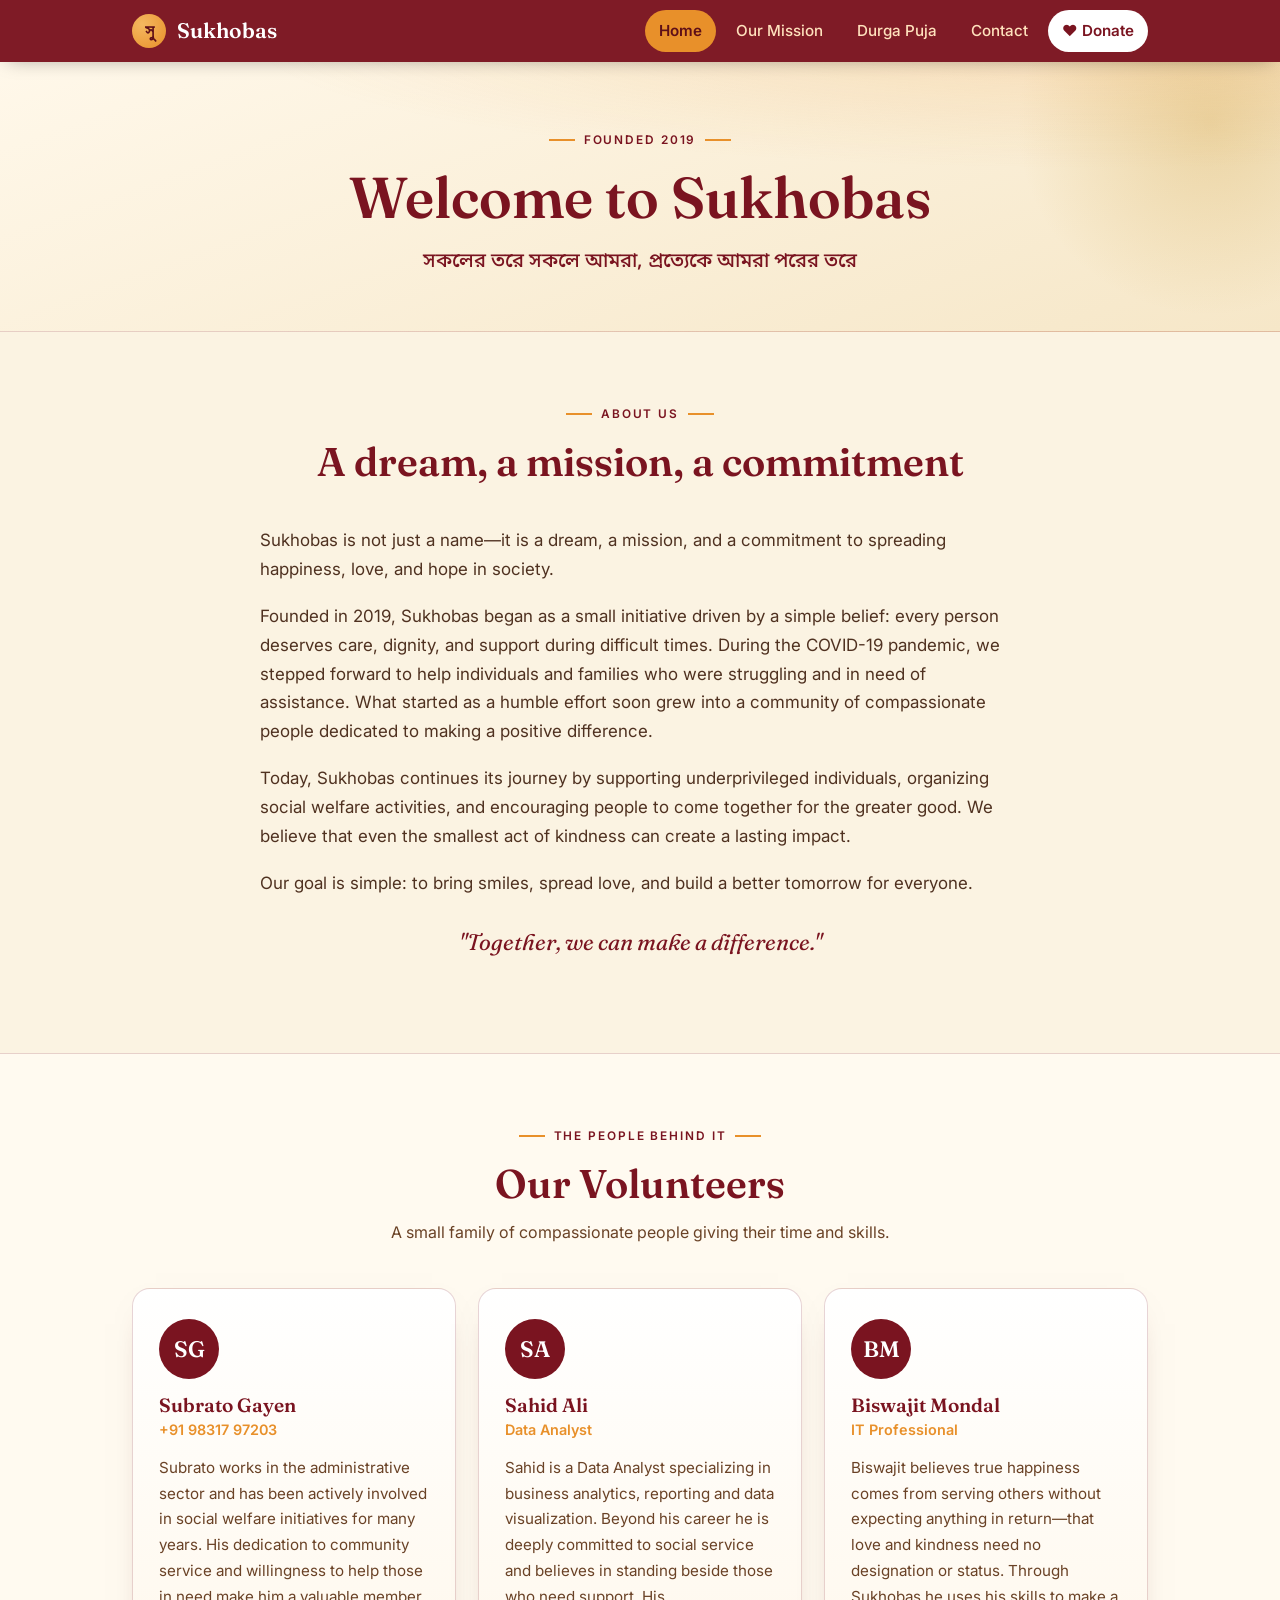
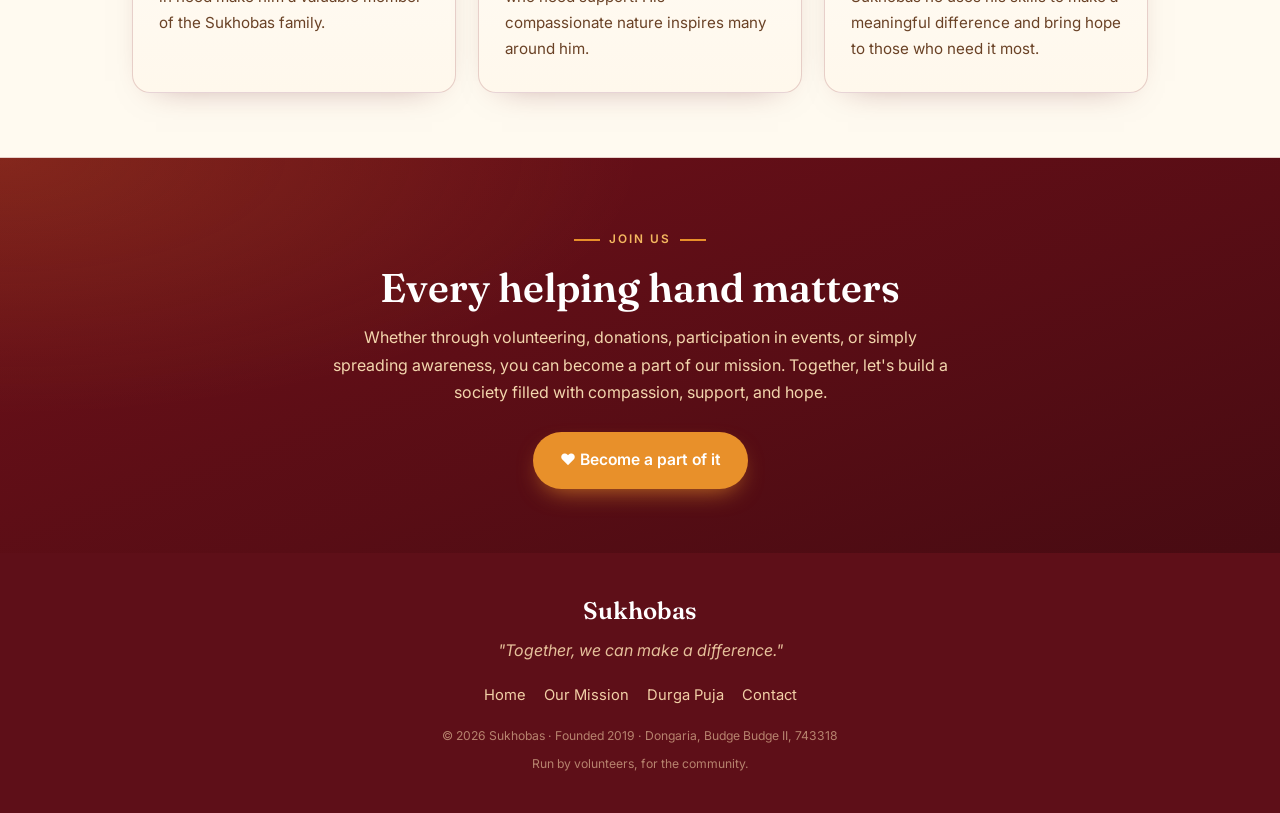
==== index.html @ 5b20151f "Add files via upload" ====
<!DOCTYPE html>
<html lang="en">
<head>
<meta charset="UTF-8">
<meta name="viewport" content="width=device-width, initial-scale=1.0">
<title>Sukhobas — Spreading Happiness, Love and Hope</title>
<meta name="description" content="Sukhobas is a community initiative founded in 2019, spreading happiness, care and dignity — supporting elders and underprivileged children.">
<link rel="preconnect" href="https://fonts.googleapis.com">
<link rel="preconnect" href="https://fonts.gstatic.com" crossorigin>
<link href="https://fonts.googleapis.com/css2?family=Fraunces:opsz,wght@9..144,400;9..144,500;9..144,600;9..144,700&family=Inter:wght@400;500;600&family=Noto+Sans+Bengali:wght@400;500;600&display=swap" rel="stylesheet">
<style>
/* ===== Sukhobas — shared styles ===== */
:root{
  --ink:#3a1f12;
  --deep:#7a1420;
  --deep-2:#5e0f18;
  --marigold:#e8902a;
  --marigold-soft:#f4b860;
  --gold:#c8962a;
  --cream:#fbf3e2;
  --cream-2:#f6e7c8;
  --paper:#fffaf0;
  --line:rgba(122,20,32,.18);
  --shadow:0 18px 50px -20px rgba(94,15,24,.45);
}
*{box-sizing:border-box;margin:0;padding:0}
html{scroll-behavior:smooth}
body{
  font-family:'Inter',sans-serif;color:var(--ink);background:var(--cream);
  line-height:1.7;-webkit-font-smoothing:antialiased;overflow-x:hidden;
}
h1,h2,h3,h4{font-family:'Fraunces',serif;line-height:1.12;font-weight:600}
a{color:inherit}
img{max-width:100%;display:block}
.wrap{max-width:1060px;margin:0 auto;padding:0 22px}
.bn{font-family:'Noto Sans Bengali',sans-serif}

/* ---- nav ---- */
.nav{
  position:sticky;top:0;z-index:50;background:rgba(123,20,32,.97);
  backdrop-filter:blur(6px);color:#ffe7c2;
  box-shadow:0 4px 20px -8px rgba(0,0,0,.4);
}
.nav-in{display:flex;align-items:center;justify-content:space-between;height:62px}
.logo{display:flex;align-items:center;gap:11px;text-decoration:none}
.logo .mark{
  width:34px;height:34px;border-radius:50%;flex:none;
  background:radial-gradient(circle at 30% 30%,var(--marigold-soft),var(--marigold));
  display:grid;place-content:center;color:#5e0f18;font-family:'Fraunces',serif;font-weight:700;font-size:1.1rem;
}
.logo .name{font-family:'Fraunces',serif;font-weight:600;font-size:1.32rem;color:#fff}
.nav-links{display:flex;gap:6px;align-items:center}
.nav-links a{
  text-decoration:none;color:#ffe2bd;font-weight:500;font-size:.95rem;
  padding:8px 14px;border-radius:999px;transition:background .15s,color .15s;
}
.nav-links a:hover{background:rgba(255,255,255,.12);color:#fff}
.nav-links a.active{background:var(--marigold);color:#5e0f18;font-weight:600}
.nav-links a.cta{background:#fff;color:var(--deep);font-weight:600}
.nav-links a.cta:hover{background:var(--marigold-soft);color:#5e0f18}
.burger{display:none;background:none;border:none;color:#fff;font-size:1.6rem;cursor:pointer}

/* ---- buttons ---- */
.btn{display:inline-flex;align-items:center;gap:9px;padding:14px 26px;border-radius:999px;
  font-weight:600;font-size:.98rem;text-decoration:none;border:1.5px solid transparent;cursor:pointer;
  transition:transform .15s ease,box-shadow .15s ease;font-family:'Inter',sans-serif}
.btn-primary{background:var(--deep);color:#fff;box-shadow:0 10px 24px -10px rgba(122,20,32,.7)}
.btn-primary:hover{transform:translateY(-2px);box-shadow:0 16px 30px -12px rgba(122,20,32,.8)}
.btn-gold{background:var(--marigold);color:#fff;box-shadow:0 10px 24px -10px rgba(232,144,42,.8)}
.btn-gold:hover{transform:translateY(-2px)}
.btn-ghost{background:transparent;border-color:var(--deep);color:var(--deep)}
.btn-ghost:hover{background:rgba(122,20,32,.07)}

/* ---- page hero ---- */
.phero{
  background:radial-gradient(120% 90% at 85% -10%,rgba(232,144,42,.20),transparent 55%),
    linear-gradient(160deg,#fff8ea,var(--cream-2));
  padding:60px 0 52px;border-bottom:1px solid var(--line);text-align:center;position:relative;overflow:hidden;
}
.phero::before{content:"";position:absolute;top:-150px;right:-140px;width:420px;height:420px;
  background:radial-gradient(circle,rgba(200,150,42,.28),transparent 65%);border-radius:50%}
.eyebrow{display:inline-flex;align-items:center;gap:9px;color:var(--deep);font-weight:600;
  letter-spacing:.16em;text-transform:uppercase;font-size:.74rem;margin-bottom:16px}
.eyebrow::before,.eyebrow::after{content:"";width:26px;height:2px;background:var(--marigold)}
.phero h1{font-size:clamp(2.2rem,5.5vw,3.6rem);color:var(--deep);position:relative;z-index:2}
.phero .tag{margin-top:14px;font-size:1.1rem;color:#7a1420;position:relative;z-index:2}
.phero .tag.bn{font-size:1.25rem;font-weight:500}

/* ---- sections ---- */
section{padding:64px 0}
.sec-head{text-align:center;max-width:680px;margin:0 auto 42px}
.sec-head .eyebrow{justify-content:center}
.sec-head h2{font-size:clamp(1.8rem,4vw,2.5rem);color:var(--deep)}
.sec-head p{margin-top:12px;color:#6a4226}
.prose{max-width:760px;margin:0 auto;font-size:1.06rem;color:#4f3120}
.prose p{margin-bottom:18px}
.prose .pull{font-family:'Fraunces',serif;font-style:italic;font-size:1.4rem;color:var(--deep);
  text-align:center;margin:30px 0;line-height:1.4}
.alt{background:var(--paper);border-top:1px solid var(--line);border-bottom:1px solid var(--line)}

/* ---- volunteers ---- */
.vol-grid{display:grid;grid-template-columns:repeat(3,1fr);gap:22px;margin-top:8px}
.vol{background:linear-gradient(180deg,#fff,#fff8ec);border:1px solid var(--line);border-radius:18px;
  padding:30px 26px;box-shadow:0 12px 34px -24px rgba(94,15,24,.5)}
.vol .av{width:60px;height:60px;border-radius:50%;background:var(--deep);color:#fff;
  display:grid;place-content:center;font-family:'Fraunces',serif;font-size:1.4rem;font-weight:600;margin-bottom:16px}
.vol h3{font-size:1.2rem;color:var(--deep)}
.vol .ph{font-size:.9rem;color:var(--marigold);font-weight:600;margin:2px 0 12px}
.vol p{font-size:.95rem;color:#6a4226}

/* ---- mission list ---- */
.mlist{max-width:780px;margin:0 auto;list-style:none;display:grid;gap:14px}
.mlist li{display:grid;grid-template-columns:auto 1fr;gap:16px;align-items:flex-start;
  background:#fff;border:1px solid var(--line);border-radius:14px;padding:18px 22px;
  box-shadow:0 8px 22px -20px rgba(94,15,24,.5)}
.mlist .tick{flex:none;width:26px;height:26px;border-radius:50%;background:var(--marigold);
  color:#fff;display:grid;place-content:center;font-size:.85rem;font-weight:700;margin-top:2px}
.mlist b{color:var(--deep)}
.subhead{font-family:'Fraunces',serif;color:var(--deep);font-size:1.35rem;text-align:center;margin:46px 0 22px}

/* ---- supplies chips ---- */
.chips{display:flex;flex-wrap:wrap;gap:12px;justify-content:center;max-width:620px;margin:0 auto}
.chips span{background:var(--cream-2);border:1px solid var(--line);border-radius:999px;
  padding:10px 20px;font-weight:600;color:var(--deep)}

/* ---- goal / event card ---- */
.goals{display:grid;grid-template-columns:1fr;gap:0;max-width:820px;margin:0 auto}
.goal-card{display:grid;grid-template-columns:130px 1fr;gap:0;background:#fff;border:1px solid var(--line);
  border-radius:18px;overflow:hidden;box-shadow:var(--shadow)}
.goal-card .badge{background:linear-gradient(160deg,var(--deep),var(--deep-2));color:#ffe7c2;
  display:grid;place-content:center;text-align:center;padding:20px;gap:4px}
.goal-card .badge .big{font-family:'Fraunces',serif;font-size:1.7rem;color:#fff;font-weight:700;line-height:1}
.goal-card .body{padding:26px 28px}
.goal-card .body span.live{display:inline-block;background:#1c7c3c;color:#fff;font-size:.7rem;
  letter-spacing:.12em;text-transform:uppercase;font-weight:700;padding:4px 12px;border-radius:999px;margin-bottom:10px}
.goal-card .body h3{color:var(--deep);font-size:1.5rem;margin-bottom:8px}
.goal-card .body p{color:#6a4226;margin-bottom:16px}

/* ---- contact + form ---- */
.contact-grid{display:grid;grid-template-columns:1fr 1fr;gap:36px;align-items:start}
.info-card,.form-card{background:var(--paper);border:1px solid var(--line);border-radius:20px;
  padding:34px 30px;box-shadow:0 14px 40px -26px rgba(94,15,24,.5)}
.info-row{display:flex;gap:15px;align-items:flex-start;padding:16px 0;border-bottom:1px dashed var(--line)}
.info-row:last-child{border-bottom:none}
.info-row .ic{flex:none;width:42px;height:42px;border-radius:50%;background:var(--deep);color:#fff;
  display:grid;place-content:center;font-size:1.15rem}
.info-row .k{font-size:.72rem;letter-spacing:.13em;text-transform:uppercase;color:var(--marigold);font-weight:600}
.info-row .v{font-size:1.12rem;font-weight:600;color:var(--deep);font-family:'Fraunces',serif}
.info-row a{text-decoration:none}
.qr-box{text-align:center;margin-top:22px}
.qr-box img{max-width:230px;margin:0 auto;border:6px solid #fff;border-radius:14px;box-shadow:0 12px 30px -16px rgba(0,0,0,.4)}
.qr-box .cap{font-size:.86rem;color:#7a5436;margin-top:10px}

.form-card h3{color:var(--deep);font-size:1.5rem;margin-bottom:6px}
.form-card .sub{font-size:.95rem;color:#6a4226;margin-bottom:22px}
.field{margin-bottom:18px}
.field label{display:block;font-size:.8rem;letter-spacing:.05em;text-transform:uppercase;
  font-weight:600;color:var(--deep);margin-bottom:7px}
.field input,.field select{width:100%;padding:13px 15px;border:1.5px solid var(--line);border-radius:12px;
  font-size:1rem;font-family:'Inter',sans-serif;background:#fff;color:var(--ink);transition:border-color .15s}
.field input:focus,.field select:focus{outline:none;border-color:var(--marigold)}
.form-card .btn{width:100%;justify-content:center;margin-top:6px}
.form-note{font-size:.82rem;color:#7a5436;margin-top:14px;text-align:center}
.thanks{display:none;background:#eaf7ee;border:1px solid #bfe3c9;color:#1c5e30;
  border-radius:12px;padding:16px;text-align:center;font-weight:600;margin-top:14px}

/* ---- join band ---- */
.band{background:radial-gradient(100% 130% at 0% 0%,rgba(232,144,42,.18),transparent 50%),
  linear-gradient(160deg,#6e1019,#480b12);color:#fdeccf;text-align:center}
.band h2{color:#fff;font-size:clamp(1.8rem,4vw,2.5rem)}
.band p{max-width:620px;margin:14px auto 26px;color:#f3d6ad}

/* ---- footer ---- */
footer{background:var(--deep-2);color:#f1cfa6;text-align:center;padding:38px 18px}
footer .brand{font-family:'Fraunces',serif;font-size:1.5rem;color:#fff;font-weight:600}
footer .quote{font-style:italic;margin-top:6px;opacity:.92}
footer .fnav{display:flex;gap:18px;justify-content:center;margin:18px 0;flex-wrap:wrap}
footer .fnav a{text-decoration:none;color:#f1cfa6;font-size:.92rem}
footer .fnav a:hover{color:#fff}
footer .small{margin-top:8px;font-size:.76rem;opacity:.6}

/* ---- reveal ---- */
.reveal{opacity:0;transform:translateY(20px);transition:opacity .6s ease,transform .6s ease}
.reveal.in{opacity:1;transform:none}
@media (prefers-reduced-motion:reduce){.reveal{opacity:1;transform:none;transition:none}}

/* ---- responsive ---- */
@media(max-width:820px){
  .vol-grid{grid-template-columns:1fr}
  .contact-grid{grid-template-columns:1fr;gap:26px}
  .goal-card{grid-template-columns:1fr}
  .goal-card .badge{flex-direction:row;gap:10px;padding:16px}
  section{padding:50px 0}
  .nav-links{position:fixed;top:62px;left:0;right:0;background:var(--deep);flex-direction:column;
    gap:0;padding:8px 0;display:none;box-shadow:0 16px 30px -12px rgba(0,0,0,.5)}
  .nav-links.open{display:flex}
  .nav-links a{border-radius:0;padding:13px 22px;width:100%}
  .burger{display:block}
}


</style>
</head>
<body>
<nav class="nav"><div class="wrap nav-in"><a class="logo" href="index.html"><span class="mark">সু</span><span class="name">Sukhobas</span></a><button class="burger" aria-label="Menu" onclick="document.getElementById('nl').classList.toggle('open')">&#9776;</button><div class="nav-links" id="nl"><a href="index.html" class="active">Home</a><a href="mission.html" class="">Our Mission</a><a href="durga-puja.html" class="">Durga Puja</a><a href="contact.html" class="">Contact</a><a href="contact.html#donate" class="cta">&#10084; Donate</a></div></div></nav>
<header class="phero"><div class="wrap">
  <div class="eyebrow">Founded 2019</div>
  <h1>Welcome to Sukhobas</h1>
  <p class="tag bn">সকলের তরে সকলে আমরা, প্রত্যেকে আমরা পরের তরে</p>
</div></header>

<section id="about"><div class="wrap">
  <div class="sec-head reveal"><div class="eyebrow">About us</div><h2>A dream, a mission, a commitment</h2></div>
  <div class="prose reveal">
    <p>Sukhobas is not just a name&mdash;it is a dream, a mission, and a commitment to spreading happiness, love, and hope in society.</p>
    <p>Founded in 2019, Sukhobas began as a small initiative driven by a simple belief: every person deserves care, dignity, and support during difficult times. During the COVID-19 pandemic, we stepped forward to help individuals and families who were struggling and in need of assistance. What started as a humble effort soon grew into a community of compassionate people dedicated to making a positive difference.</p>
    <p>Today, Sukhobas continues its journey by supporting underprivileged individuals, organizing social welfare activities, and encouraging people to come together for the greater good. We believe that even the smallest act of kindness can create a lasting impact.</p>
    <p>Our goal is simple: to bring smiles, spread love, and build a better tomorrow for everyone.</p>
    <p class="pull">"Together, we can make a difference."</p>
  </div>
</div></section>

<section class="alt" id="volunteers"><div class="wrap">
  <div class="sec-head reveal"><div class="eyebrow">The people behind it</div><h2>Our Volunteers</h2>
    <p>A small family of compassionate people giving their time and skills.</p></div>
  <div class="vol-grid">
    <div class="vol reveal"><div class="av">SG</div><h3>Subrato Gayen</h3><div class="ph">+91 98317 97203</div>
      <p>Subrato works in the administrative sector and has been actively involved in social welfare initiatives for many years. His dedication to community service and willingness to help those in need make him a valuable member of the Sukhobas family.</p></div>
    <div class="vol reveal"><div class="av">SA</div><h3>Sahid Ali</h3><div class="ph">Data Analyst</div>
      <p>Sahid is a Data Analyst specializing in business analytics, reporting and data visualization. Beyond his career he is deeply committed to social service and believes in standing beside those who need support. His compassionate nature inspires many around him.</p></div>
    <div class="vol reveal"><div class="av">BM</div><h3>Biswajit Mondal</h3><div class="ph">IT Professional</div>
      <p>Biswajit believes true happiness comes from serving others without expecting anything in return&mdash;that love and kindness need no designation or status. Through Sukhobas he uses his skills to make a meaningful difference and bring hope to those who need it most.</p></div>
  </div>
</div></section>

<section class="band" id="join"><div class="wrap reveal">
  <div class="eyebrow" style="color:var(--marigold-soft);justify-content:center">Join us</div>
  <h2>Every helping hand matters</h2>
  <p>Whether through volunteering, donations, participation in events, or simply spreading awareness, you can become a part of our mission. Together, let's build a society filled with compassion, support, and hope.</p>
  <a class="btn btn-gold" href="contact.html#donate">&#10084; Become a part of it</a>
</div></section>
<footer>
  <div class="brand">Sukhobas</div>
  <div class="quote">"Together, we can make a difference."</div>
  <div class="fnav">
    <a href="index.html">Home</a><a href="mission.html">Our Mission</a>
    <a href="durga-puja.html">Durga Puja</a><a href="contact.html">Contact</a>
  </div>
  <div class="small">&copy; 2026 Sukhobas &middot; Founded 2019 &middot; Dongaria, Budge Budge II, 743318</div>
  <div class="small">Run by volunteers, for the community.</div>
</footer>
<script>
  const io=new IntersectionObserver((e)=>{e.forEach(x=>{if(x.isIntersecting){x.target.classList.add('in');io.unobserve(x.target);}})},{threshold:.1});
  document.querySelectorAll('.reveal').forEach(el=>io.observe(el));
  const b=document.querySelector('.burger');
</script>
</body></html>
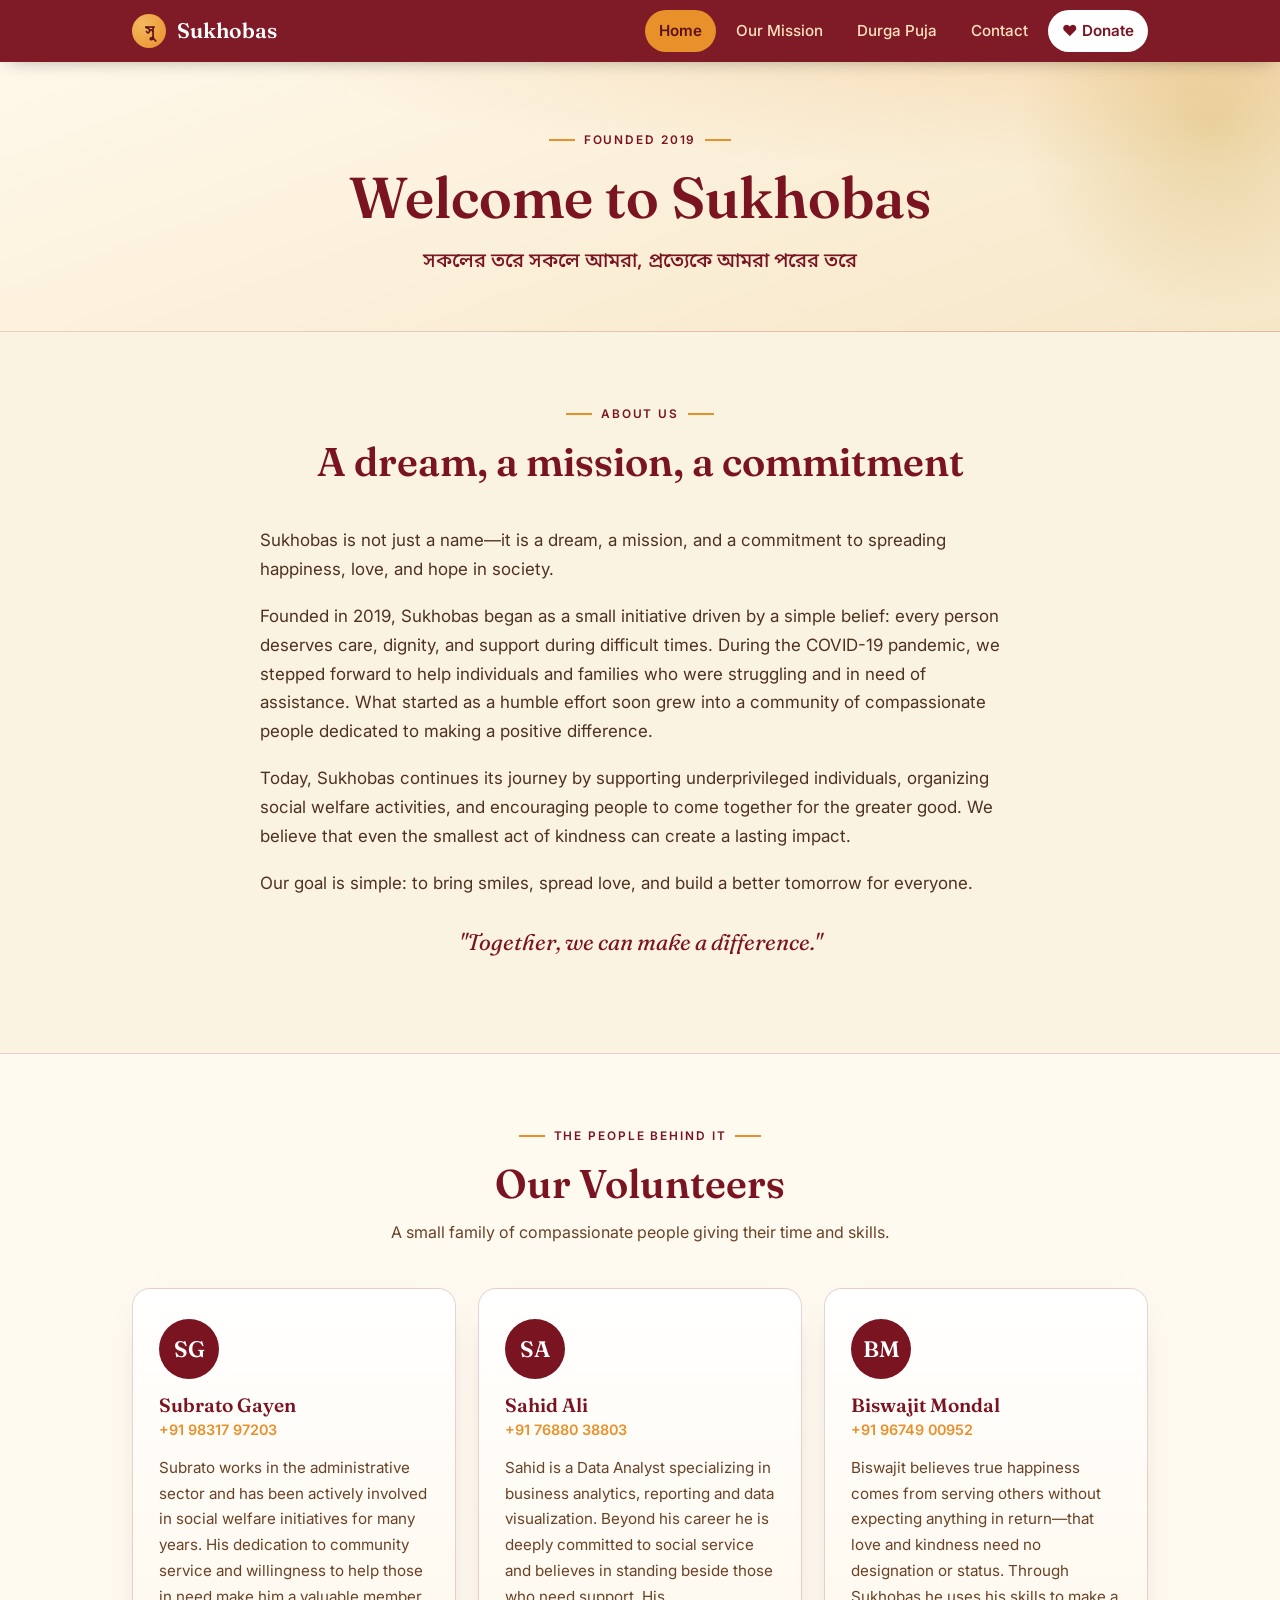
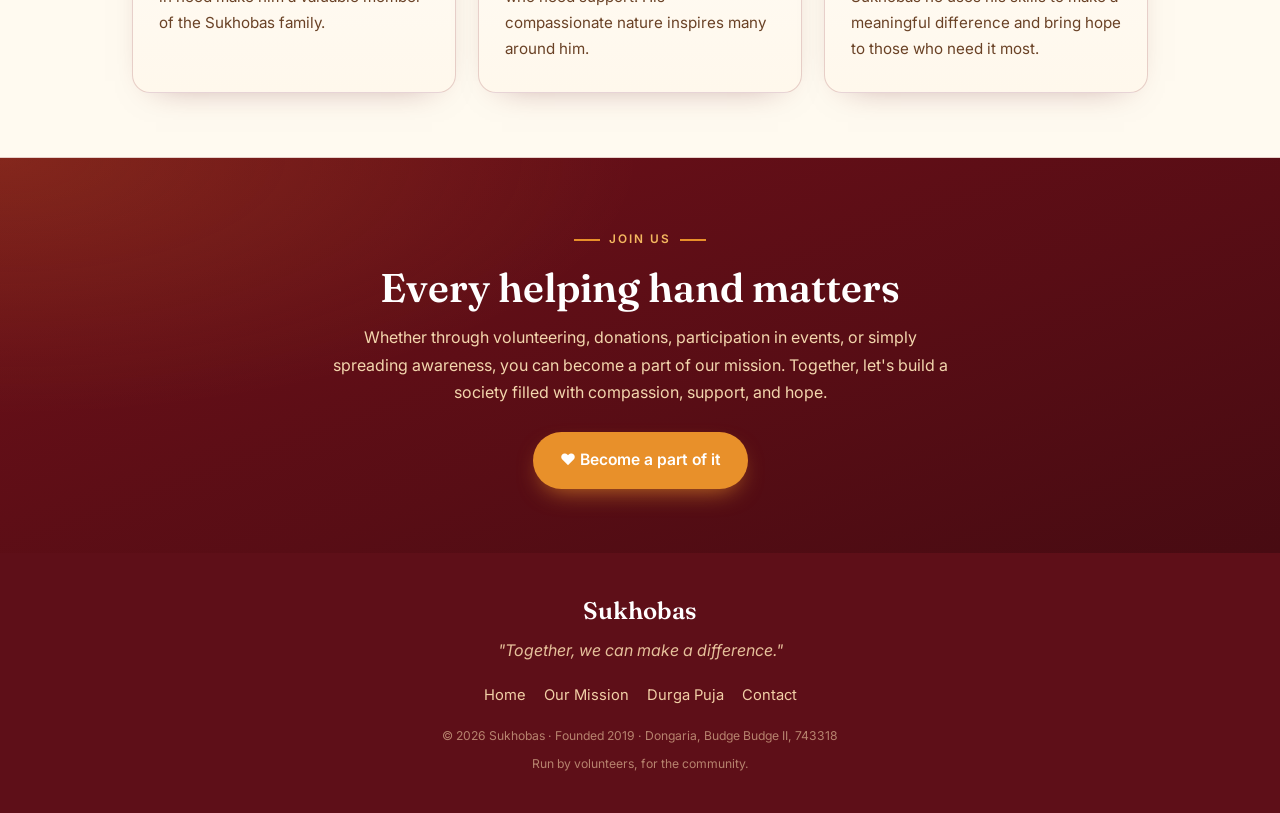
==== commit 9a2e6d80: "Update index.html" ====
--- a/index.html
+++ b/index.html
@@ -226,9 +226,9 @@
   <div class="vol-grid">
     <div class="vol reveal"><div class="av">SG</div><h3>Subrato Gayen</h3><div class="ph">+91 98317 97203</div>
       <p>Subrato works in the administrative sector and has been actively involved in social welfare initiatives for many years. His dedication to community service and willingness to help those in need make him a valuable member of the Sukhobas family.</p></div>
-    <div class="vol reveal"><div class="av">SA</div><h3>Sahid Ali</h3><div class="ph">Data Analyst</div>
+    <div class="vol reveal"><div class="av">SA</div><h3>Sahid Ali</h3><div class="ph">+91 76880 38803</div>
       <p>Sahid is a Data Analyst specializing in business analytics, reporting and data visualization. Beyond his career he is deeply committed to social service and believes in standing beside those who need support. His compassionate nature inspires many around him.</p></div>
-    <div class="vol reveal"><div class="av">BM</div><h3>Biswajit Mondal</h3><div class="ph">IT Professional</div>
+    <div class="vol reveal"><div class="av">BM</div><h3>Biswajit Mondal</h3><div class="ph">+91 96749 00952</div>
       <p>Biswajit believes true happiness comes from serving others without expecting anything in return&mdash;that love and kindness need no designation or status. Through Sukhobas he uses his skills to make a meaningful difference and bring hope to those who need it most.</p></div>
   </div>
 </div></section>
@@ -254,4 +254,4 @@
   document.querySelectorAll('.reveal').forEach(el=>io.observe(el));
   const b=document.querySelector('.burger');
 </script>
-</body></html>+</body></html>
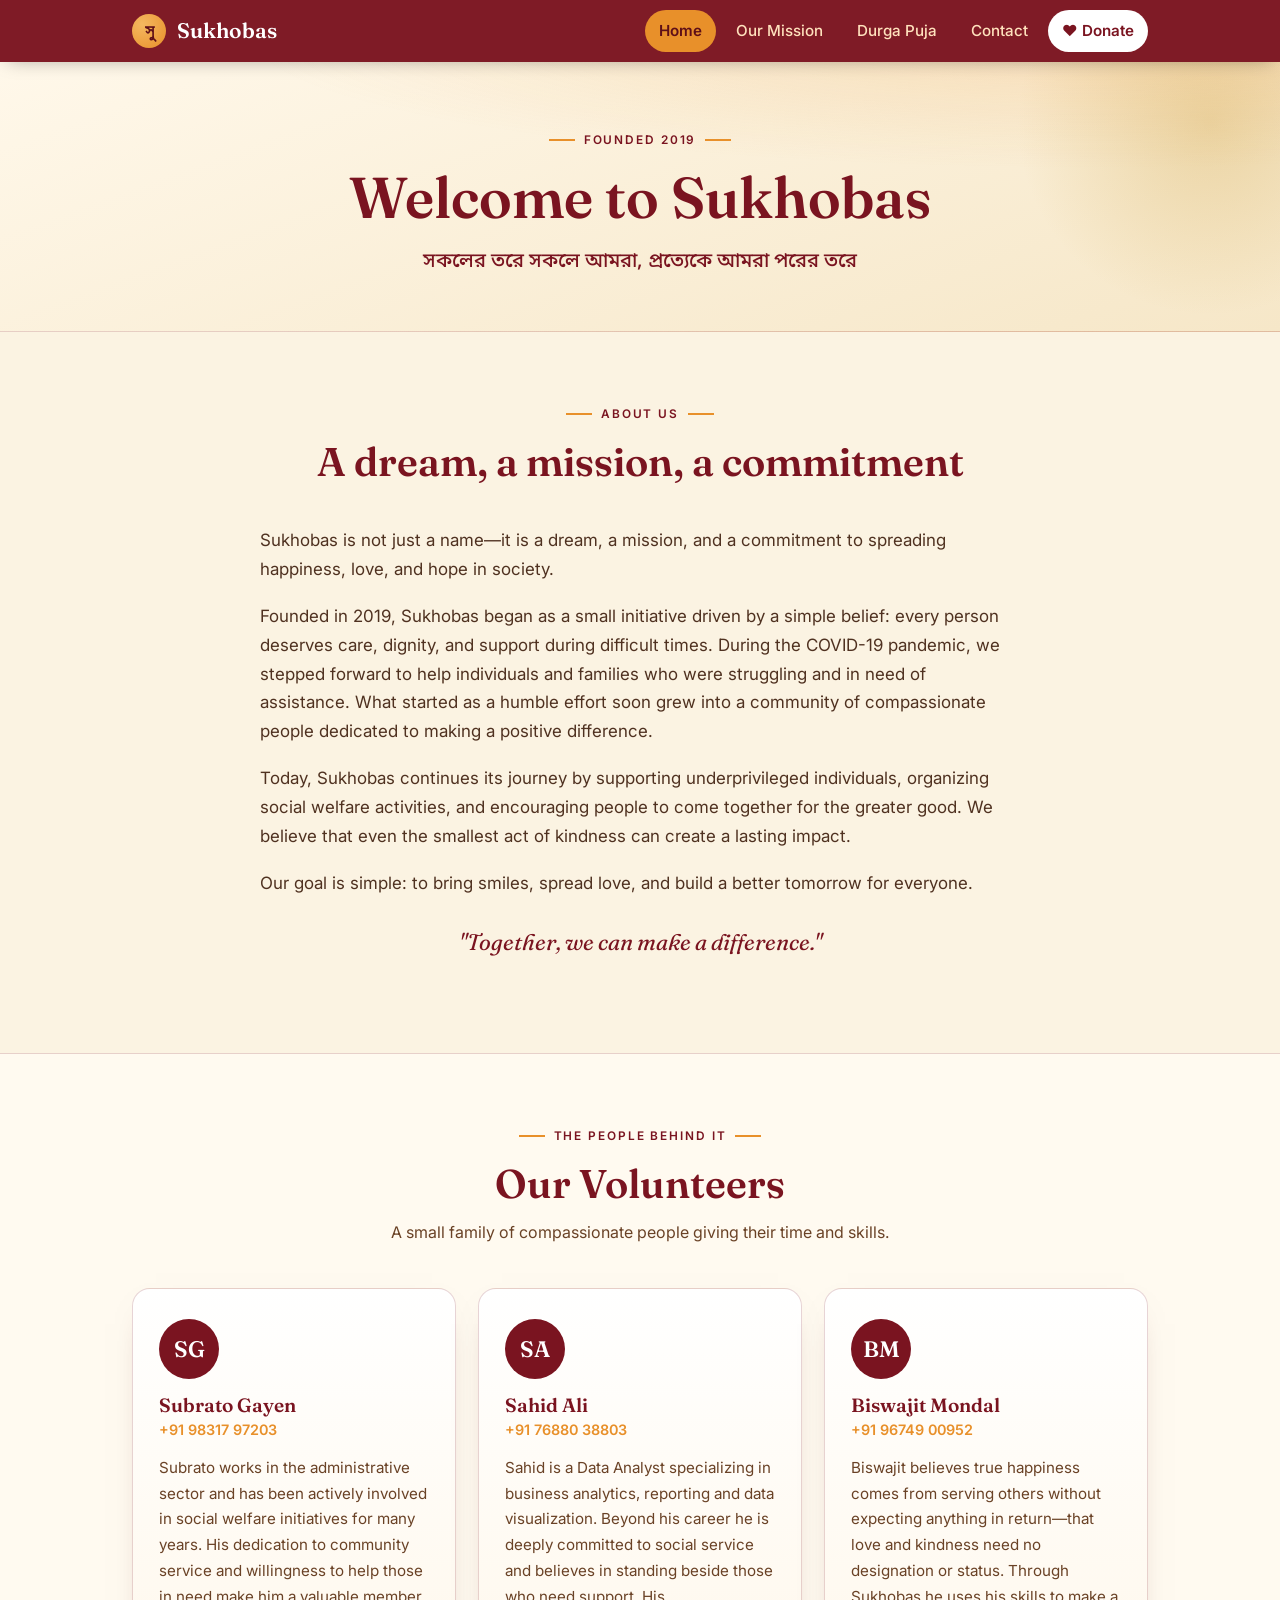
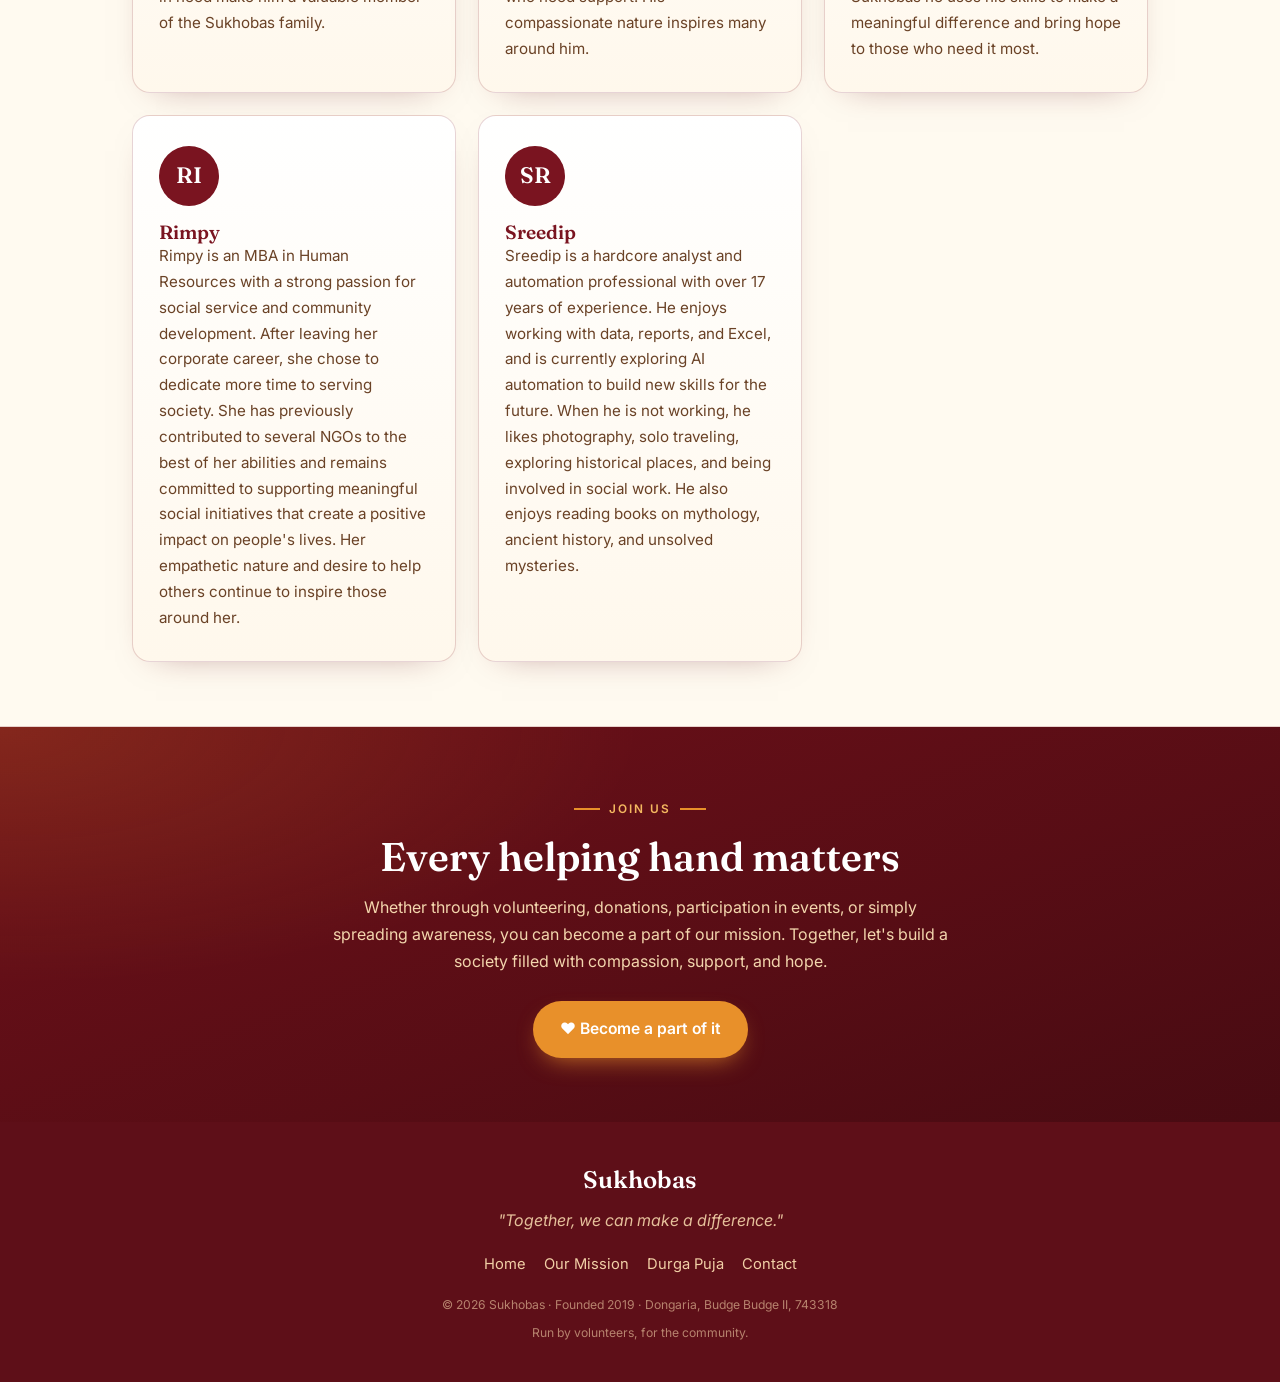
==== commit f716eb75: "Update index.html" ====
--- a/index.html
+++ b/index.html
@@ -230,6 +230,10 @@
       <p>Sahid is a Data Analyst specializing in business analytics, reporting and data visualization. Beyond his career he is deeply committed to social service and believes in standing beside those who need support. His compassionate nature inspires many around him.</p></div>
     <div class="vol reveal"><div class="av">BM</div><h3>Biswajit Mondal</h3><div class="ph">+91 96749 00952</div>
       <p>Biswajit believes true happiness comes from serving others without expecting anything in return&mdash;that love and kindness need no designation or status. Through Sukhobas he uses his skills to make a meaningful difference and bring hope to those who need it most.</p></div>
+    <div class="vol reveal"><div class="av">RI</div><h3>Rimpy</h3>
+      <p>Rimpy is an MBA in Human Resources with a strong passion for social service and community development. After leaving her corporate career, she chose to dedicate more time to serving society. She has previously contributed to several NGOs to the best of her abilities and remains committed to supporting meaningful social initiatives that create a positive impact on people's lives. Her empathetic nature and desire to help others continue to inspire those around her.</p></div>
+    <div class="vol reveal"><div class="av">SR</div><h3>Sreedip</h3>
+      <p>Sreedip is a hardcore analyst and automation professional with over 17 years of experience. He enjoys working with data, reports, and Excel, and is currently exploring AI automation to build new skills for the future. When he is not working, he likes photography, solo traveling, exploring historical places, and being involved in social work. He also enjoys reading books on mythology, ancient history, and unsolved mysteries.</p></div>
   </div>
 </div></section>
 
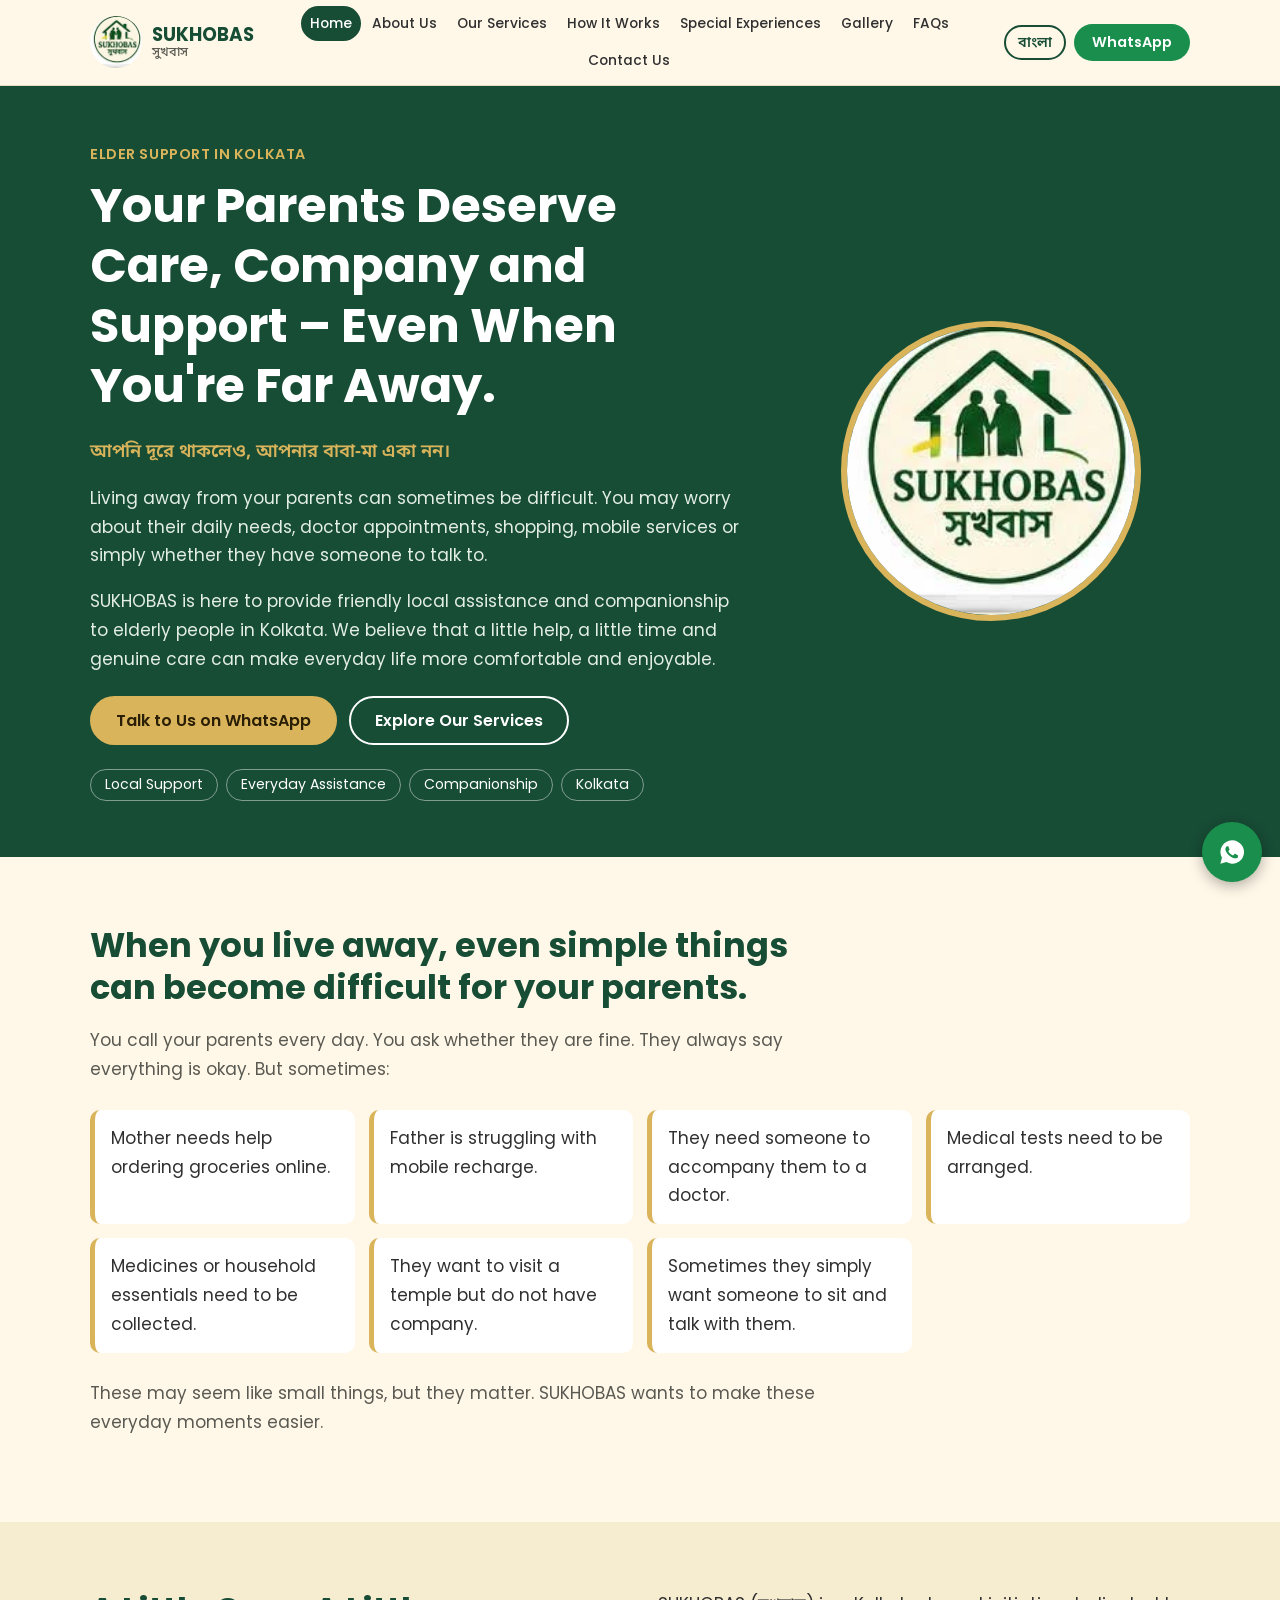
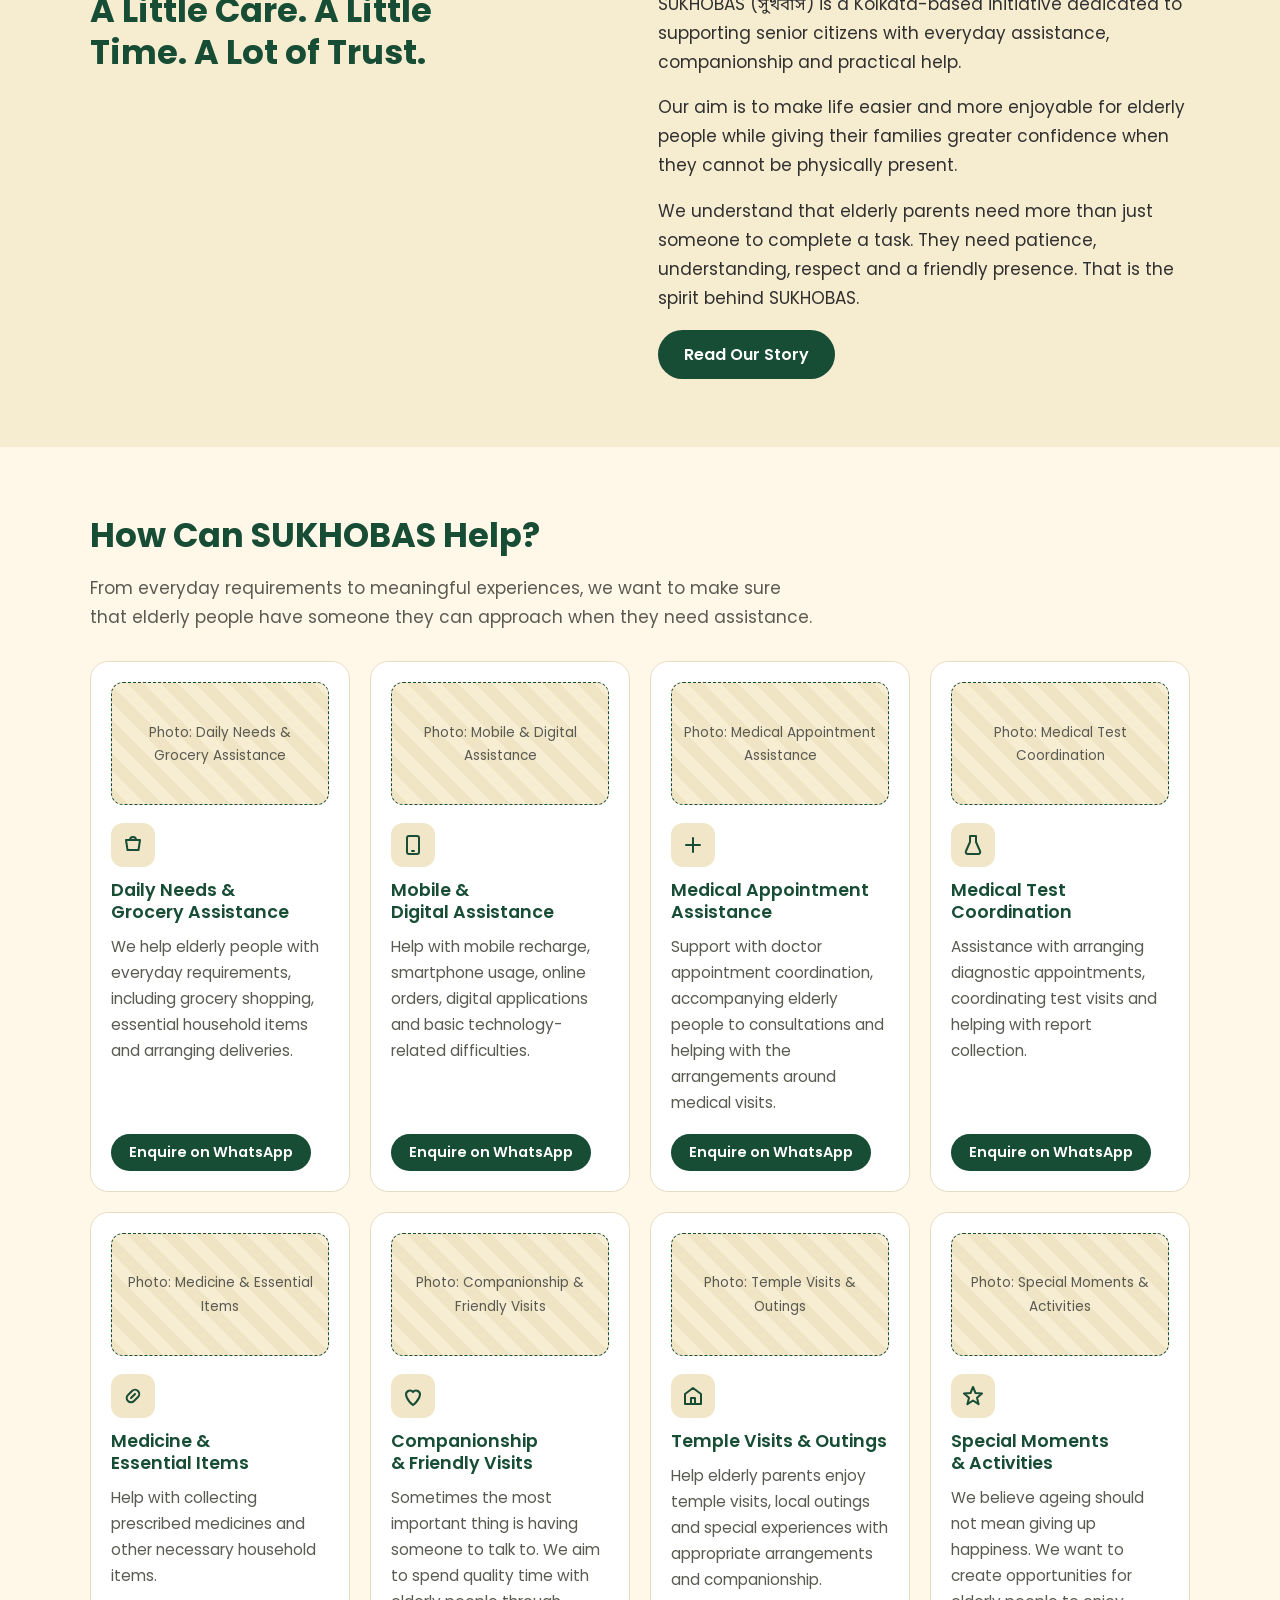
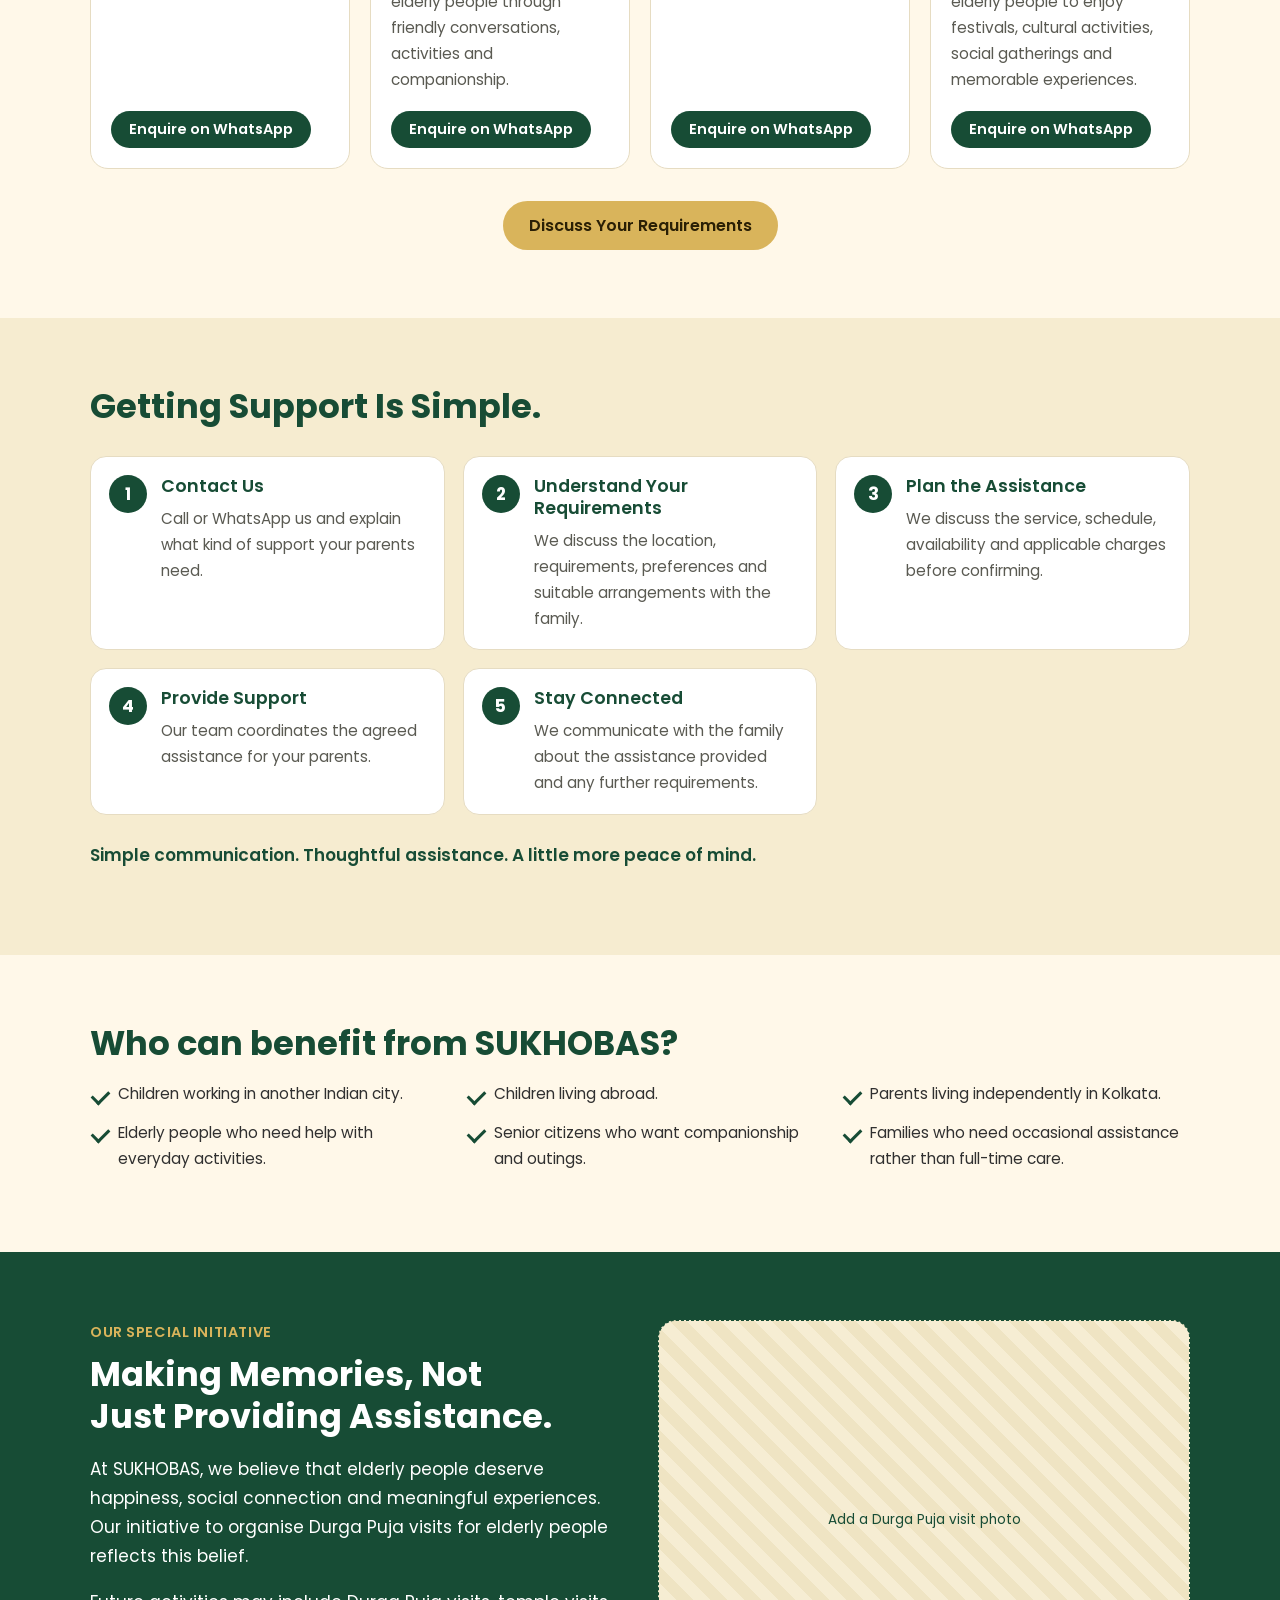
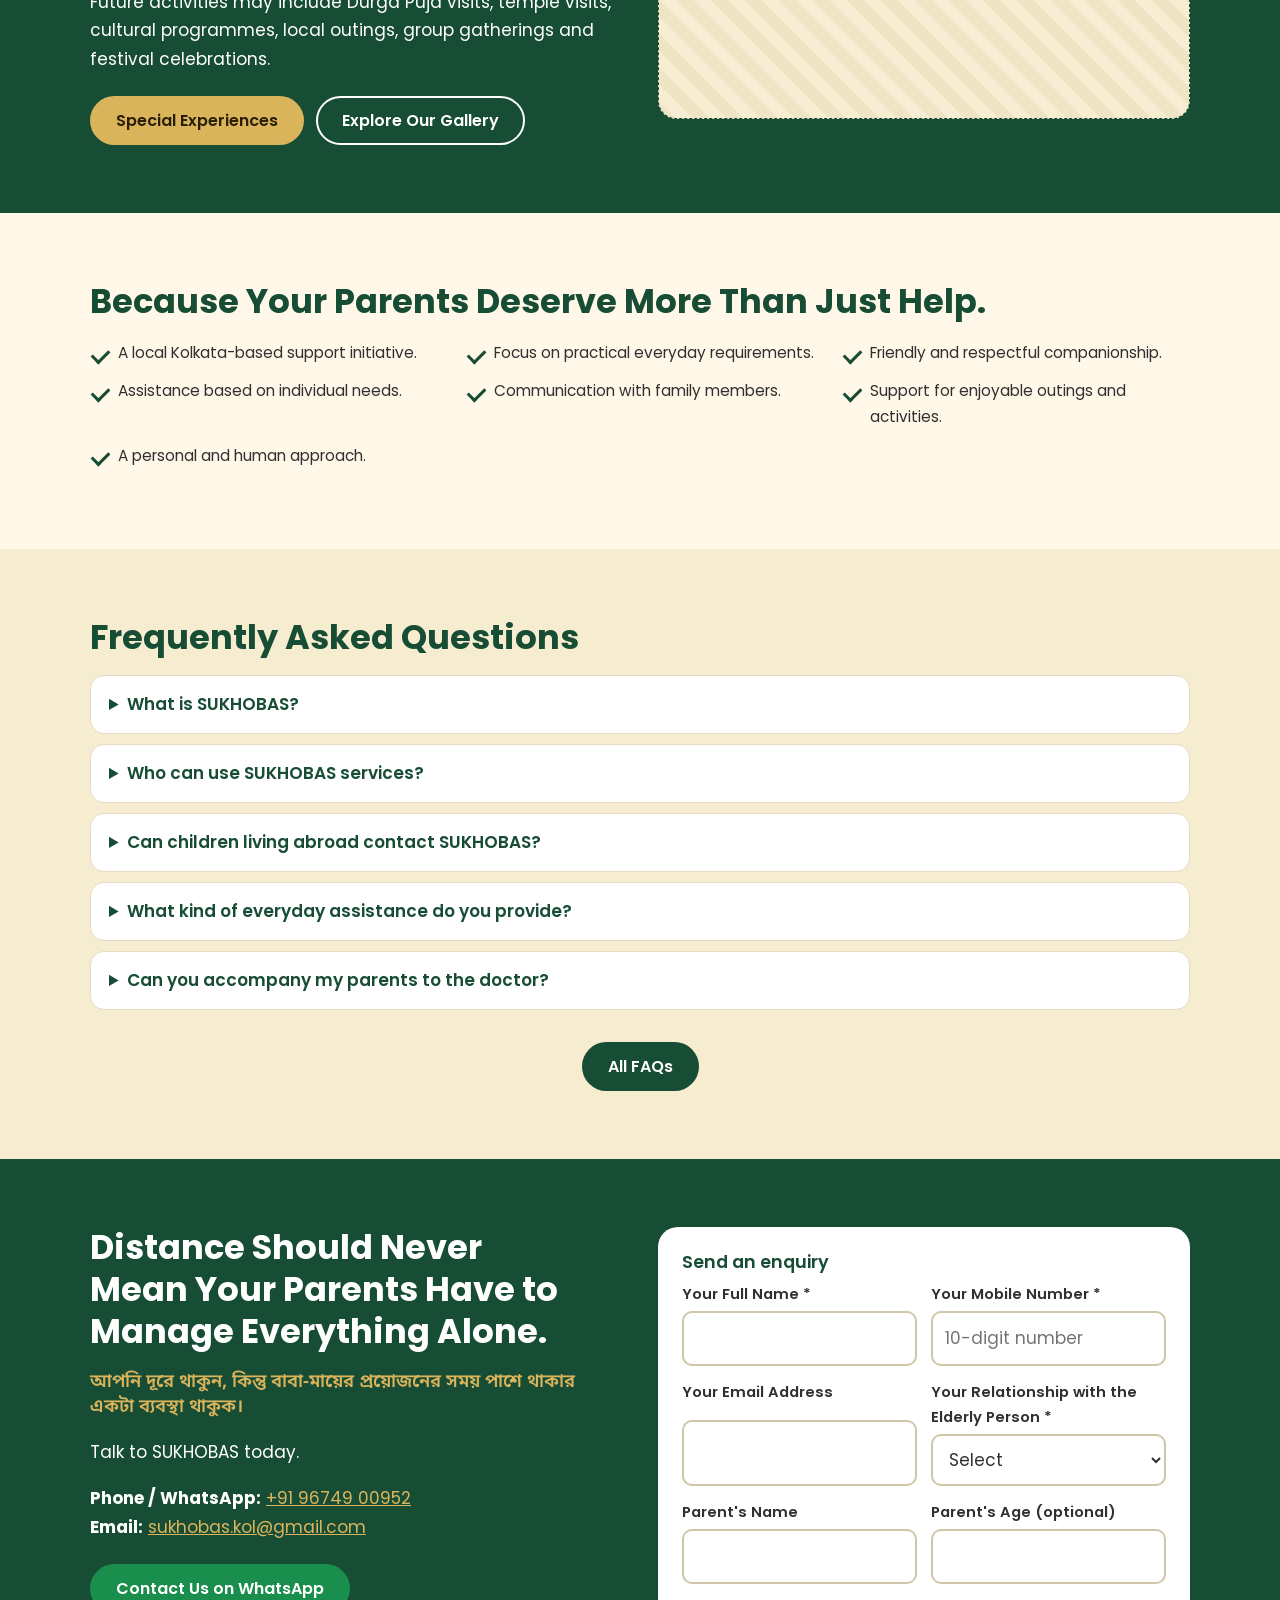
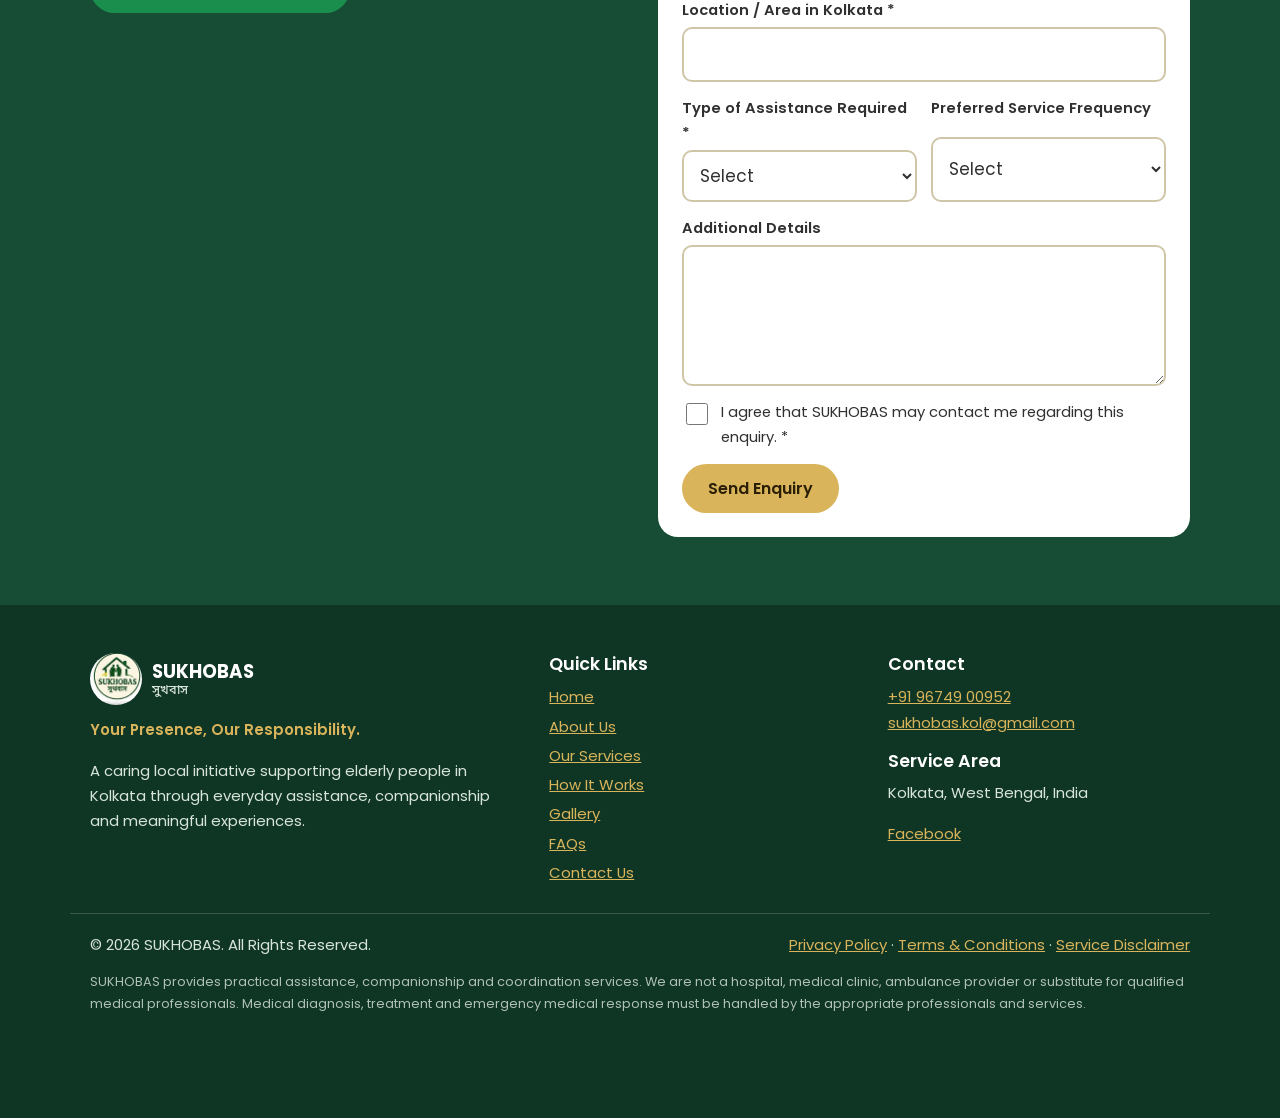
==== commit 35331e16: "Add files via upload New site" ====
--- a/index.html
+++ b/index.html
@@ -1,261 +1,103 @@
 <!DOCTYPE html>
-<html lang="en">
+<html lang="en" data-lang="en">
 <head>
-<meta charset="UTF-8">
-<meta name="viewport" content="width=device-width, initial-scale=1.0">
-<title>Sukhobas — Spreading Happiness, Love and Hope</title>
-<meta name="description" content="Sukhobas is a community initiative founded in 2019, spreading happiness, care and dignity — supporting elders and underprivileged children.">
-<link rel="preconnect" href="https://fonts.googleapis.com">
-<link rel="preconnect" href="https://fonts.gstatic.com" crossorigin>
-<link href="https://fonts.googleapis.com/css2?family=Fraunces:opsz,wght@9..144,400;9..144,500;9..144,600;9..144,700&family=Inter:wght@400;500;600&family=Noto+Sans+Bengali:wght@400;500;600&display=swap" rel="stylesheet">
-<style>
-/* ===== Sukhobas — shared styles ===== */
-:root{
-  --ink:#3a1f12;
-  --deep:#7a1420;
-  --deep-2:#5e0f18;
-  --marigold:#e8902a;
-  --marigold-soft:#f4b860;
-  --gold:#c8962a;
-  --cream:#fbf3e2;
-  --cream-2:#f6e7c8;
-  --paper:#fffaf0;
-  --line:rgba(122,20,32,.18);
-  --shadow:0 18px 50px -20px rgba(94,15,24,.45);
-}
-*{box-sizing:border-box;margin:0;padding:0}
-html{scroll-behavior:smooth}
-body{
-  font-family:'Inter',sans-serif;color:var(--ink);background:var(--cream);
-  line-height:1.7;-webkit-font-smoothing:antialiased;overflow-x:hidden;
-}
-h1,h2,h3,h4{font-family:'Fraunces',serif;line-height:1.12;font-weight:600}
-a{color:inherit}
-img{max-width:100%;display:block}
-.wrap{max-width:1060px;margin:0 auto;padding:0 22px}
-.bn{font-family:'Noto Sans Bengali',sans-serif}
-
-/* ---- nav ---- */
-.nav{
-  position:sticky;top:0;z-index:50;background:rgba(123,20,32,.97);
-  backdrop-filter:blur(6px);color:#ffe7c2;
-  box-shadow:0 4px 20px -8px rgba(0,0,0,.4);
-}
-.nav-in{display:flex;align-items:center;justify-content:space-between;height:62px}
-.logo{display:flex;align-items:center;gap:11px;text-decoration:none}
-.logo .mark{
-  width:34px;height:34px;border-radius:50%;flex:none;
-  background:radial-gradient(circle at 30% 30%,var(--marigold-soft),var(--marigold));
-  display:grid;place-content:center;color:#5e0f18;font-family:'Fraunces',serif;font-weight:700;font-size:1.1rem;
-}
-.logo .name{font-family:'Fraunces',serif;font-weight:600;font-size:1.32rem;color:#fff}
-.nav-links{display:flex;gap:6px;align-items:center}
-.nav-links a{
-  text-decoration:none;color:#ffe2bd;font-weight:500;font-size:.95rem;
-  padding:8px 14px;border-radius:999px;transition:background .15s,color .15s;
-}
-.nav-links a:hover{background:rgba(255,255,255,.12);color:#fff}
-.nav-links a.active{background:var(--marigold);color:#5e0f18;font-weight:600}
-.nav-links a.cta{background:#fff;color:var(--deep);font-weight:600}
-.nav-links a.cta:hover{background:var(--marigold-soft);color:#5e0f18}
-.burger{display:none;background:none;border:none;color:#fff;font-size:1.6rem;cursor:pointer}
-
-/* ---- buttons ---- */
-.btn{display:inline-flex;align-items:center;gap:9px;padding:14px 26px;border-radius:999px;
-  font-weight:600;font-size:.98rem;text-decoration:none;border:1.5px solid transparent;cursor:pointer;
-  transition:transform .15s ease,box-shadow .15s ease;font-family:'Inter',sans-serif}
-.btn-primary{background:var(--deep);color:#fff;box-shadow:0 10px 24px -10px rgba(122,20,32,.7)}
-.btn-primary:hover{transform:translateY(-2px);box-shadow:0 16px 30px -12px rgba(122,20,32,.8)}
-.btn-gold{background:var(--marigold);color:#fff;box-shadow:0 10px 24px -10px rgba(232,144,42,.8)}
-.btn-gold:hover{transform:translateY(-2px)}
-.btn-ghost{background:transparent;border-color:var(--deep);color:var(--deep)}
-.btn-ghost:hover{background:rgba(122,20,32,.07)}
-
-/* ---- page hero ---- */
-.phero{
-  background:radial-gradient(120% 90% at 85% -10%,rgba(232,144,42,.20),transparent 55%),
-    linear-gradient(160deg,#fff8ea,var(--cream-2));
-  padding:60px 0 52px;border-bottom:1px solid var(--line);text-align:center;position:relative;overflow:hidden;
-}
-.phero::before{content:"";position:absolute;top:-150px;right:-140px;width:420px;height:420px;
-  background:radial-gradient(circle,rgba(200,150,42,.28),transparent 65%);border-radius:50%}
-.eyebrow{display:inline-flex;align-items:center;gap:9px;color:var(--deep);font-weight:600;
-  letter-spacing:.16em;text-transform:uppercase;font-size:.74rem;margin-bottom:16px}
-.eyebrow::before,.eyebrow::after{content:"";width:26px;height:2px;background:var(--marigold)}
-.phero h1{font-size:clamp(2.2rem,5.5vw,3.6rem);color:var(--deep);position:relative;z-index:2}
-.phero .tag{margin-top:14px;font-size:1.1rem;color:#7a1420;position:relative;z-index:2}
-.phero .tag.bn{font-size:1.25rem;font-weight:500}
-
-/* ---- sections ---- */
-section{padding:64px 0}
-.sec-head{text-align:center;max-width:680px;margin:0 auto 42px}
-.sec-head .eyebrow{justify-content:center}
-.sec-head h2{font-size:clamp(1.8rem,4vw,2.5rem);color:var(--deep)}
-.sec-head p{margin-top:12px;color:#6a4226}
-.prose{max-width:760px;margin:0 auto;font-size:1.06rem;color:#4f3120}
-.prose p{margin-bottom:18px}
-.prose .pull{font-family:'Fraunces',serif;font-style:italic;font-size:1.4rem;color:var(--deep);
-  text-align:center;margin:30px 0;line-height:1.4}
-.alt{background:var(--paper);border-top:1px solid var(--line);border-bottom:1px solid var(--line)}
-
-/* ---- volunteers ---- */
-.vol-grid{display:grid;grid-template-columns:repeat(3,1fr);gap:22px;margin-top:8px}
-.vol{background:linear-gradient(180deg,#fff,#fff8ec);border:1px solid var(--line);border-radius:18px;
-  padding:30px 26px;box-shadow:0 12px 34px -24px rgba(94,15,24,.5)}
-.vol .av{width:60px;height:60px;border-radius:50%;background:var(--deep);color:#fff;
-  display:grid;place-content:center;font-family:'Fraunces',serif;font-size:1.4rem;font-weight:600;margin-bottom:16px}
-.vol h3{font-size:1.2rem;color:var(--deep)}
-.vol .ph{font-size:.9rem;color:var(--marigold);font-weight:600;margin:2px 0 12px}
-.vol p{font-size:.95rem;color:#6a4226}
-
-/* ---- mission list ---- */
-.mlist{max-width:780px;margin:0 auto;list-style:none;display:grid;gap:14px}
-.mlist li{display:grid;grid-template-columns:auto 1fr;gap:16px;align-items:flex-start;
-  background:#fff;border:1px solid var(--line);border-radius:14px;padding:18px 22px;
-  box-shadow:0 8px 22px -20px rgba(94,15,24,.5)}
-.mlist .tick{flex:none;width:26px;height:26px;border-radius:50%;background:var(--marigold);
-  color:#fff;display:grid;place-content:center;font-size:.85rem;font-weight:700;margin-top:2px}
-.mlist b{color:var(--deep)}
-.subhead{font-family:'Fraunces',serif;color:var(--deep);font-size:1.35rem;text-align:center;margin:46px 0 22px}
-
-/* ---- supplies chips ---- */
-.chips{display:flex;flex-wrap:wrap;gap:12px;justify-content:center;max-width:620px;margin:0 auto}
-.chips span{background:var(--cream-2);border:1px solid var(--line);border-radius:999px;
-  padding:10px 20px;font-weight:600;color:var(--deep)}
-
-/* ---- goal / event card ---- */
-.goals{display:grid;grid-template-columns:1fr;gap:0;max-width:820px;margin:0 auto}
-.goal-card{display:grid;grid-template-columns:130px 1fr;gap:0;background:#fff;border:1px solid var(--line);
-  border-radius:18px;overflow:hidden;box-shadow:var(--shadow)}
-.goal-card .badge{background:linear-gradient(160deg,var(--deep),var(--deep-2));color:#ffe7c2;
-  display:grid;place-content:center;text-align:center;padding:20px;gap:4px}
-.goal-card .badge .big{font-family:'Fraunces',serif;font-size:1.7rem;color:#fff;font-weight:700;line-height:1}
-.goal-card .body{padding:26px 28px}
-.goal-card .body span.live{display:inline-block;background:#1c7c3c;color:#fff;font-size:.7rem;
-  letter-spacing:.12em;text-transform:uppercase;font-weight:700;padding:4px 12px;border-radius:999px;margin-bottom:10px}
-.goal-card .body h3{color:var(--deep);font-size:1.5rem;margin-bottom:8px}
-.goal-card .body p{color:#6a4226;margin-bottom:16px}
-
-/* ---- contact + form ---- */
-.contact-grid{display:grid;grid-template-columns:1fr 1fr;gap:36px;align-items:start}
-.info-card,.form-card{background:var(--paper);border:1px solid var(--line);border-radius:20px;
-  padding:34px 30px;box-shadow:0 14px 40px -26px rgba(94,15,24,.5)}
-.info-row{display:flex;gap:15px;align-items:flex-start;padding:16px 0;border-bottom:1px dashed var(--line)}
-.info-row:last-child{border-bottom:none}
-.info-row .ic{flex:none;width:42px;height:42px;border-radius:50%;background:var(--deep);color:#fff;
-  display:grid;place-content:center;font-size:1.15rem}
-.info-row .k{font-size:.72rem;letter-spacing:.13em;text-transform:uppercase;color:var(--marigold);font-weight:600}
-.info-row .v{font-size:1.12rem;font-weight:600;color:var(--deep);font-family:'Fraunces',serif}
-.info-row a{text-decoration:none}
-.qr-box{text-align:center;margin-top:22px}
-.qr-box img{max-width:230px;margin:0 auto;border:6px solid #fff;border-radius:14px;box-shadow:0 12px 30px -16px rgba(0,0,0,.4)}
-.qr-box .cap{font-size:.86rem;color:#7a5436;margin-top:10px}
-
-.form-card h3{color:var(--deep);font-size:1.5rem;margin-bottom:6px}
-.form-card .sub{font-size:.95rem;color:#6a4226;margin-bottom:22px}
-.field{margin-bottom:18px}
-.field label{display:block;font-size:.8rem;letter-spacing:.05em;text-transform:uppercase;
-  font-weight:600;color:var(--deep);margin-bottom:7px}
-.field input,.field select{width:100%;padding:13px 15px;border:1.5px solid var(--line);border-radius:12px;
-  font-size:1rem;font-family:'Inter',sans-serif;background:#fff;color:var(--ink);transition:border-color .15s}
-.field input:focus,.field select:focus{outline:none;border-color:var(--marigold)}
-.form-card .btn{width:100%;justify-content:center;margin-top:6px}
-.form-note{font-size:.82rem;color:#7a5436;margin-top:14px;text-align:center}
-.thanks{display:none;background:#eaf7ee;border:1px solid #bfe3c9;color:#1c5e30;
-  border-radius:12px;padding:16px;text-align:center;font-weight:600;margin-top:14px}
-
-/* ---- join band ---- */
-.band{background:radial-gradient(100% 130% at 0% 0%,rgba(232,144,42,.18),transparent 50%),
-  linear-gradient(160deg,#6e1019,#480b12);color:#fdeccf;text-align:center}
-.band h2{color:#fff;font-size:clamp(1.8rem,4vw,2.5rem)}
-.band p{max-width:620px;margin:14px auto 26px;color:#f3d6ad}
-
-/* ---- footer ---- */
-footer{background:var(--deep-2);color:#f1cfa6;text-align:center;padding:38px 18px}
-footer .brand{font-family:'Fraunces',serif;font-size:1.5rem;color:#fff;font-weight:600}
-footer .quote{font-style:italic;margin-top:6px;opacity:.92}
-footer .fnav{display:flex;gap:18px;justify-content:center;margin:18px 0;flex-wrap:wrap}
-footer .fnav a{text-decoration:none;color:#f1cfa6;font-size:.92rem}
-footer .fnav a:hover{color:#fff}
-footer .small{margin-top:8px;font-size:.76rem;opacity:.6}
-
-/* ---- reveal ---- */
-.reveal{opacity:0;transform:translateY(20px);transition:opacity .6s ease,transform .6s ease}
-.reveal.in{opacity:1;transform:none}
-@media (prefers-reduced-motion:reduce){.reveal{opacity:1;transform:none;transition:none}}
-
-/* ---- responsive ---- */
-@media(max-width:820px){
-  .vol-grid{grid-template-columns:1fr}
-  .contact-grid{grid-template-columns:1fr;gap:26px}
-  .goal-card{grid-template-columns:1fr}
-  .goal-card .badge{flex-direction:row;gap:10px;padding:16px}
-  section{padding:50px 0}
-  .nav-links{position:fixed;top:62px;left:0;right:0;background:var(--deep);flex-direction:column;
-    gap:0;padding:8px 0;display:none;box-shadow:0 16px 30px -12px rgba(0,0,0,.5)}
-  .nav-links.open{display:flex}
-  .nav-links a{border-radius:0;padding:13px 22px;width:100%}
-  .burger{display:block}
-}
-
-
-</style>
+<meta charset="utf-8">
+<meta name="viewport" content="width=device-width, initial-scale=1">
+<title>SUKHOBAS – Elderly Support, Daily Assistance & Companionship in Kolkata</title>
+<meta name="description" content="SUKHOBAS supports elderly parents in Kolkata with daily assistance, grocery help, digital support, medical appointment coordination, companionship, temple visits and outings. Your Presence, Our Responsibility.">
+<meta property="og:title" content="SUKHOBAS – Elderly Support, Daily Assistance & Companionship in Kolkata"><meta property="og:description" content="SUKHOBAS supports elderly parents in Kolkata with daily assistance, grocery help, digital support, medical appointment coordination, companionship, temple visits and outings. Your Presence, Our Responsibility."><meta property="og:type" content="website"><meta property="og:image" content="logo.jpg">
+<link rel="icon" href="logo.jpg">
+<link rel="preconnect" href="https://fonts.googleapis.com"><link rel="preconnect" href="https://fonts.gstatic.com" crossorigin>
+<link href="https://fonts.googleapis.com/css2?family=Noto+Sans+Bengali:wght@400;500;600;700&family=Poppins:wght@400;500;600;700&display=swap" rel="stylesheet">
+<link rel="stylesheet" href="style.css">
 </head>
 <body>
-<nav class="nav"><div class="wrap nav-in"><a class="logo" href="index.html"><span class="mark">সু</span><span class="name">Sukhobas</span></a><button class="burger" aria-label="Menu" onclick="document.getElementById('nl').classList.toggle('open')">&#9776;</button><div class="nav-links" id="nl"><a href="index.html" class="active">Home</a><a href="mission.html" class="">Our Mission</a><a href="durga-puja.html" class="">Durga Puja</a><a href="contact.html" class="">Contact</a><a href="contact.html#donate" class="cta">&#10084; Donate</a></div></div></nav>
-<header class="phero"><div class="wrap">
-  <div class="eyebrow">Founded 2019</div>
-  <h1>Welcome to Sukhobas</h1>
-  <p class="tag bn">সকলের তরে সকলে আমরা, প্রত্যেকে আমরা পরের তরে</p>
+<a class="skip" href="#main">Skip to content</a>
+<header class="top"><div class="wrap bar">
+<a class="brand" href="index.html"><img src="logo.jpg" alt="SUKHOBAS logo" width="52" height="52"><span>SUKHOBAS<small>সুখবাস</small></span></a>
+<button class="menu-btn" id="menuBtn" aria-expanded="false" aria-controls="nav">Menu</button>
+<nav id="nav" aria-label="Main"><ul><li><a href="index.html" aria-current="page"><span data-l="en">Home</span><span data-l="bn">হোম</span></a></li><li><a href="about.html"><span data-l="en">About Us</span><span data-l="bn">আমাদের কথা</span></a></li><li><a href="services.html"><span data-l="en">Our Services</span><span data-l="bn">পরিষেবা</span></a></li><li><a href="how-it-works.html"><span data-l="en">How It Works</span><span data-l="bn">কীভাবে কাজ করে</span></a></li><li><a href="special-experiences.html"><span data-l="en">Special Experiences</span><span data-l="bn">বিশেষ অভিজ্ঞতা</span></a></li><li><a href="gallery.html"><span data-l="en">Gallery</span><span data-l="bn">গ্যালারি</span></a></li><li><a href="faq.html"><span data-l="en">FAQs</span><span data-l="bn">প্রশ্নোত্তর</span></a></li><li><a href="contact.html"><span data-l="en">Contact Us</span><span data-l="bn">যোগাযোগ</span></a></li></ul></nav>
+<div class="hd-actions"><button class="lang" id="langBtn" type="button" aria-label="Switch language">বাংলা</button><a class="btn btn-wa sm" href="https://wa.me/919674900952?text=Hello%20SUKHOBAS%2C%20I%20would%20like%20to%20enquire%20about%20assistance%20for%20my%20elderly%20parents%20in%20Kolkata.%20Please%20contact%20me.">WhatsApp</a></div>
 </div></header>
+<main id="main">
 
-<section id="about"><div class="wrap">
-  <div class="sec-head reveal"><div class="eyebrow">About us</div><h2>A dream, a mission, a commitment</h2></div>
-  <div class="prose reveal">
-    <p>Sukhobas is not just a name&mdash;it is a dream, a mission, and a commitment to spreading happiness, love, and hope in society.</p>
-    <p>Founded in 2019, Sukhobas began as a small initiative driven by a simple belief: every person deserves care, dignity, and support during difficult times. During the COVID-19 pandemic, we stepped forward to help individuals and families who were struggling and in need of assistance. What started as a humble effort soon grew into a community of compassionate people dedicated to making a positive difference.</p>
-    <p>Today, Sukhobas continues its journey by supporting underprivileged individuals, organizing social welfare activities, and encouraging people to come together for the greater good. We believe that even the smallest act of kindness can create a lasting impact.</p>
-    <p>Our goal is simple: to bring smiles, spread love, and build a better tomorrow for everyone.</p>
-    <p class="pull">"Together, we can make a difference."</p>
-  </div>
-</div></section>
+<section class="hero"><div class="wrap hgrid"><div>
+<p class="eyebrow"><span data-l="en">Elder support in Kolkata</span><span data-l="bn">কলকাতায় প্রবীণদের পাশে</span></p>
+<h1><span data-l="en">Your Parents Deserve Care, Company and Support – Even When You're Far Away.</span><span data-l="bn">আপনি দূরে থাকলেও, আপনার বাবা-মা একা নন।</span></h1>
+<p class="bn-line">আপনি দূরে থাকলেও, আপনার বাবা-মা একা নন।</p>
+<p class="sub">Living away from your parents can sometimes be difficult. You may worry about their daily needs, doctor appointments, shopping, mobile services or simply whether they have someone to talk to.</p>
+<p class="sub">SUKHOBAS is here to provide friendly local assistance and companionship to elderly people in Kolkata. We believe that a little help, a little time and genuine care can make everyday life more comfortable and enjoyable.</p>
+<div class="actions"><a class="btn btn-gold" href="https://wa.me/919674900952?text=Hello%20SUKHOBAS%2C%20I%20would%20like%20to%20enquire%20about%20assistance%20for%20my%20elderly%20parents%20in%20Kolkata.%20Please%20contact%20me."><span data-l="en">Talk to Us on WhatsApp</span><span data-l="bn">হোয়াটসঅ্যাপে কথা বলুন</span></a><a class="btn btn-line" href="services.html"><span data-l="en">Explore Our Services</span><span data-l="bn">আমাদের পরিষেবা দেখুন</span></a></div>
+<ul class="chips"><li>Local Support</li><li>Everyday Assistance</li><li>Companionship</li><li>Kolkata</li></ul>
+</div><div class="hlogo"><img src="logo.jpg" alt="SUKHOBAS logo: a house roof over two elderly people" width="300" height="300"></div></div></section>
 
-<section class="alt" id="volunteers"><div class="wrap">
-  <div class="sec-head reveal"><div class="eyebrow">The people behind it</div><h2>Our Volunteers</h2>
-    <p>A small family of compassionate people giving their time and skills.</p></div>
-  <div class="vol-grid">
-    <div class="vol reveal"><div class="av">SG</div><h3>Subrato Gayen</h3><div class="ph">+91 98317 97203</div>
-      <p>Subrato works in the administrative sector and has been actively involved in social welfare initiatives for many years. His dedication to community service and willingness to help those in need make him a valuable member of the Sukhobas family.</p></div>
-    <div class="vol reveal"><div class="av">SA</div><h3>Sahid Ali</h3><div class="ph">+91 76880 38803</div>
-      <p>Sahid is a Data Analyst specializing in business analytics, reporting and data visualization. Beyond his career he is deeply committed to social service and believes in standing beside those who need support. His compassionate nature inspires many around him.</p></div>
-    <div class="vol reveal"><div class="av">BM</div><h3>Biswajit Mondal</h3><div class="ph">+91 96749 00952</div>
-      <p>Biswajit believes true happiness comes from serving others without expecting anything in return&mdash;that love and kindness need no designation or status. Through Sukhobas he uses his skills to make a meaningful difference and bring hope to those who need it most.</p></div>
-    <div class="vol reveal"><div class="av">RI</div><h3>Rimpy</h3>
-      <p>Rimpy is an MBA in Human Resources with a strong passion for social service and community development. After leaving her corporate career, she chose to dedicate more time to serving society. She has previously contributed to several NGOs to the best of her abilities and remains committed to supporting meaningful social initiatives that create a positive impact on people's lives. Her empathetic nature and desire to help others continue to inspire those around her.</p></div>
-    <div class="vol reveal"><div class="av">SR</div><h3>Sreedip</h3>
-      <p>Sreedip is a hardcore analyst and automation professional with over 17 years of experience. He enjoys working with data, reports, and Excel, and is currently exploring AI automation to build new skills for the future. When he is not working, he likes photography, solo traveling, exploring historical places, and being involved in social work. He also enjoys reading books on mythology, ancient history, and unsolved mysteries.</p></div>
-  </div>
-</div></section>
+<section><div class="wrap"><h2><span data-l="en">When you live away, even simple things can become difficult for your parents.</span><span data-l="bn">ছোট ছোট প্রয়োজনগুলোই কখনও কখনও বড় সমস্যা হয়ে দাঁড়ায়।</span></h2>
+<p class="lead">You call your parents every day. You ask whether they are fine. They always say everything is okay. But sometimes:</p>
+<ul class="concerns"><li>Mother needs help ordering groceries online.</li><li>Father is struggling with mobile recharge.</li><li>They need someone to accompany them to a doctor.</li><li>Medical tests need to be arranged.</li><li>Medicines or household essentials need to be collected.</li><li>They want to visit a temple but do not have company.</li><li>Sometimes they simply want someone to sit and talk with them.</li></ul>
+<p class="lead">These may seem like small things, but they matter. SUKHOBAS wants to make these everyday moments easier.</p></div></section>
 
-<section class="band" id="join"><div class="wrap reveal">
-  <div class="eyebrow" style="color:var(--marigold-soft);justify-content:center">Join us</div>
-  <h2>Every helping hand matters</h2>
-  <p>Whether through volunteering, donations, participation in events, or simply spreading awareness, you can become a part of our mission. Together, let's build a society filled with compassion, support, and hope.</p>
-  <a class="btn btn-gold" href="contact.html#donate">&#10084; Become a part of it</a>
-</div></section>
-<footer>
-  <div class="brand">Sukhobas</div>
-  <div class="quote">"Together, we can make a difference."</div>
-  <div class="fnav">
-    <a href="index.html">Home</a><a href="mission.html">Our Mission</a>
-    <a href="durga-puja.html">Durga Puja</a><a href="contact.html">Contact</a>
-  </div>
-  <div class="small">&copy; 2026 Sukhobas &middot; Founded 2019 &middot; Dongaria, Budge Budge II, 743318</div>
-  <div class="small">Run by volunteers, for the community.</div>
+<section class="tint"><div class="wrap two"><div>
+<h2><span data-l="en">A Little Care. A Little Time. A Lot of Trust.</span><span data-l="bn">একটু যত্ন, একটু সময়, অনেকটা ভরসা।</span></h2></div><div>
+<p>SUKHOBAS (সুখবাস) is a Kolkata-based initiative dedicated to supporting senior citizens with everyday assistance, companionship and practical help.</p>
+<p>Our aim is to make life easier and more enjoyable for elderly people while giving their families greater confidence when they cannot be physically present.</p>
+<p>We understand that elderly parents need more than just someone to complete a task. They need patience, understanding, respect and a friendly presence. That is the spirit behind SUKHOBAS.</p>
+<a class="btn btn-green" href="about.html"><span data-l="en">Read Our Story</span><span data-l="bn">আমাদের কথা পড়ুন</span></a></div></div></section>
+
+<section><div class="wrap"><h2><span data-l="en">How Can SUKHOBAS Help?</span><span data-l="bn">সুখবাস কীভাবে সাহায্য করতে পারে?</span></h2>
+<p class="lead">From everyday requirements to meaningful experiences, we want to make sure that elderly people have someone they can approach when they need assistance.</p>
+<div class="cards"><article class="card"><div class="ph" data-slot="grocery" data-alt="Daily Needs & Grocery Assistance" role="img" aria-label="Photo placeholder for Daily Needs & Grocery Assistance">Photo: Daily Needs & Grocery Assistance</div><div class="ico" aria-hidden="true"><svg width="24" height="24" viewBox="0 0 24 24" fill="none" stroke="currentColor" stroke-width="2" stroke-linecap="round" stroke-linejoin="round"><path d="M5 7h14l-1.5 10h-11zM9 7a3 3 0 0 1 6 0"/></svg></div><h3><span data-l="en">Daily Needs & Grocery Assistance</span><span data-l="bn">দৈনন্দিন প্রয়োজন ও বাজার সহায়তা</span></h3><p>We help elderly people with everyday requirements, including grocery shopping, essential household items and arranging deliveries.</p><a class="btn btn-green sm" href="https://wa.me/919674900952?text=Hello%20SUKHOBAS%2C%20I%20would%20like%20to%20enquire%20about%3A%20Daily%20Needs%20%26%20Grocery%20Assistance.%20Please%20contact%20me.">Enquire on WhatsApp</a></article><article class="card"><div class="ph" data-slot="mobile" data-alt="Mobile & Digital Assistance" role="img" aria-label="Photo placeholder for Mobile & Digital Assistance">Photo: Mobile & Digital Assistance</div><div class="ico" aria-hidden="true"><svg width="24" height="24" viewBox="0 0 24 24" fill="none" stroke="currentColor" stroke-width="2" stroke-linecap="round" stroke-linejoin="round"><path d="M8 3h8a2 2 0 0 1 2 2v14a2 2 0 0 1-2 2H8a2 2 0 0 1-2-2V5a2 2 0 0 1 2-2zM11 18h2"/></svg></div><h3><span data-l="en">Mobile & Digital Assistance</span><span data-l="bn">মোবাইল ও ডিজিটাল সহায়তা</span></h3><p>Help with mobile recharge, smartphone usage, online orders, digital applications and basic technology-related difficulties.</p><a class="btn btn-green sm" href="https://wa.me/919674900952?text=Hello%20SUKHOBAS%2C%20I%20would%20like%20to%20enquire%20about%3A%20Mobile%20%26%20Digital%20Assistance.%20Please%20contact%20me.">Enquire on WhatsApp</a></article><article class="card"><div class="ph" data-slot="appointment" data-alt="Medical Appointment Assistance" role="img" aria-label="Photo placeholder for Medical Appointment Assistance">Photo: Medical Appointment Assistance</div><div class="ico" aria-hidden="true"><svg width="24" height="24" viewBox="0 0 24 24" fill="none" stroke="currentColor" stroke-width="2" stroke-linecap="round" stroke-linejoin="round"><path d="M12 5v14M5 12h14"/></svg></div><h3><span data-l="en">Medical Appointment Assistance</span><span data-l="bn">ডাক্তারের অ্যাপয়েন্টমেন্ট সহায়তা</span></h3><p>Support with doctor appointment coordination, accompanying elderly people to consultations and helping with the arrangements around medical visits.</p><a class="btn btn-green sm" href="https://wa.me/919674900952?text=Hello%20SUKHOBAS%2C%20I%20would%20like%20to%20enquire%20about%3A%20Medical%20Appointment%20Assistance.%20Please%20contact%20me.">Enquire on WhatsApp</a></article><article class="card"><div class="ph" data-slot="test" data-alt="Medical Test Coordination" role="img" aria-label="Photo placeholder for Medical Test Coordination">Photo: Medical Test Coordination</div><div class="ico" aria-hidden="true"><svg width="24" height="24" viewBox="0 0 24 24" fill="none" stroke="currentColor" stroke-width="2" stroke-linecap="round" stroke-linejoin="round"><path d="M9 3h6v6l4 9a2 2 0 0 1-2 3H7a2 2 0 0 1-2-3l4-9zM9 3h6"/></svg></div><h3><span data-l="en">Medical Test Coordination</span><span data-l="bn">মেডিক্যাল টেস্ট সমন্বয়</span></h3><p>Assistance with arranging diagnostic appointments, coordinating test visits and helping with report collection.</p><a class="btn btn-green sm" href="https://wa.me/919674900952?text=Hello%20SUKHOBAS%2C%20I%20would%20like%20to%20enquire%20about%3A%20Medical%20Test%20Coordination.%20Please%20contact%20me.">Enquire on WhatsApp</a></article><article class="card"><div class="ph" data-slot="medicine" data-alt="Medicine & Essential Items" role="img" aria-label="Photo placeholder for Medicine & Essential Items">Photo: Medicine & Essential Items</div><div class="ico" aria-hidden="true"><svg width="24" height="24" viewBox="0 0 24 24" fill="none" stroke="currentColor" stroke-width="2" stroke-linecap="round" stroke-linejoin="round"><path d="M10 14l4-4M7 17a4 4 0 0 1 0-6l4-4a4 4 0 0 1 6 6l-4 4a4 4 0 0 1-6 0"/></svg></div><h3><span data-l="en">Medicine & Essential Items</span><span data-l="bn">ওষুধ ও প্রয়োজনীয় জিনিস</span></h3><p>Help with collecting prescribed medicines and other necessary household items.</p><a class="btn btn-green sm" href="https://wa.me/919674900952?text=Hello%20SUKHOBAS%2C%20I%20would%20like%20to%20enquire%20about%3A%20Medicine%20%26%20Essential%20Items.%20Please%20contact%20me.">Enquire on WhatsApp</a></article><article class="card"><div class="ph" data-slot="companionship" data-alt="Companionship & Friendly Visits" role="img" aria-label="Photo placeholder for Companionship & Friendly Visits">Photo: Companionship & Friendly Visits</div><div class="ico" aria-hidden="true"><svg width="24" height="24" viewBox="0 0 24 24" fill="none" stroke="currentColor" stroke-width="2" stroke-linecap="round" stroke-linejoin="round"><path d="M12 21s-7-5-7-11a4 4 0 0 1 7-2 4 4 0 0 1 7 2c0 6-7 11-7 11z"/></svg></div><h3><span data-l="en">Companionship & Friendly Visits</span><span data-l="bn">সঙ্গ ও আন্তরিক সাক্ষাৎ</span></h3><p>Sometimes the most important thing is having someone to talk to. We aim to spend quality time with elderly people through friendly conversations, activities and companionship.</p><a class="btn btn-green sm" href="https://wa.me/919674900952?text=Hello%20SUKHOBAS%2C%20I%20would%20like%20to%20enquire%20about%3A%20Companionship%20%26%20Friendly%20Visits.%20Please%20contact%20me.">Enquire on WhatsApp</a></article><article class="card"><div class="ph" data-slot="temple" data-alt="Temple Visits & Outings" role="img" aria-label="Photo placeholder for Temple Visits & Outings">Photo: Temple Visits & Outings</div><div class="ico" aria-hidden="true"><svg width="24" height="24" viewBox="0 0 24 24" fill="none" stroke="currentColor" stroke-width="2" stroke-linecap="round" stroke-linejoin="round"><path d="M4 20V10l8-6 8 6v10zM10 20v-6h4v6"/></svg></div><h3><span data-l="en">Temple Visits & Outings</span><span data-l="bn">মন্দির দর্শন ও ঘোরাঘুরি</span></h3><p>Help elderly parents enjoy temple visits, local outings and special experiences with appropriate arrangements and companionship.</p><a class="btn btn-green sm" href="https://wa.me/919674900952?text=Hello%20SUKHOBAS%2C%20I%20would%20like%20to%20enquire%20about%3A%20Temple%20Visits%20%26%20Outings.%20Please%20contact%20me.">Enquire on WhatsApp</a></article><article class="card"><div class="ph" data-slot="special" data-alt="Special Moments & Activities" role="img" aria-label="Photo placeholder for Special Moments & Activities">Photo: Special Moments & Activities</div><div class="ico" aria-hidden="true"><svg width="24" height="24" viewBox="0 0 24 24" fill="none" stroke="currentColor" stroke-width="2" stroke-linecap="round" stroke-linejoin="round"><path d="M12 3l2.5 6 6.5.5-5 4.3 1.6 6.4L12 16.5 6.4 20.2 8 13.8 3 9.5 9.5 9z"/></svg></div><h3><span data-l="en">Special Moments & Activities</span><span data-l="bn">বিশেষ মুহূর্ত ও অনুষ্ঠান</span></h3><p>We believe ageing should not mean giving up happiness. We want to create opportunities for elderly people to enjoy festivals, cultural activities, social gatherings and memorable experiences.</p><a class="btn btn-green sm" href="https://wa.me/919674900952?text=Hello%20SUKHOBAS%2C%20I%20would%20like%20to%20enquire%20about%3A%20Special%20Moments%20%26%20Activities.%20Please%20contact%20me.">Enquire on WhatsApp</a></article></div>
+<div class="center"><a class="btn btn-gold" href="contact.html"><span data-l="en">Discuss Your Requirements</span><span data-l="bn">আপনার প্রয়োজন জানান</span></a></div></div></section>
+
+<section class="tint"><div class="wrap"><h2><span data-l="en">Getting Support Is Simple.</span><span data-l="bn">সাহায্য পাওয়া সহজ।</span></h2><ol class="steps"><li><h3>Contact Us</h3><p>Call or WhatsApp us and explain what kind of support your parents need.</p></li><li><h3>Understand Your Requirements</h3><p>We discuss the location, requirements, preferences and suitable arrangements with the family.</p></li><li><h3>Plan the Assistance</h3><p>We discuss the service, schedule, availability and applicable charges before confirming.</p></li><li><h3>Provide Support</h3><p>Our team coordinates the agreed assistance for your parents.</p></li><li><h3>Stay Connected</h3><p>We communicate with the family about the assistance provided and any further requirements.</p></li></ol>
+<p class="closing">Simple communication. Thoughtful assistance. A little more peace of mind.</p></div></section>
+
+<section><div class="wrap"><h2><span data-l="en">Who can benefit from SUKHOBAS?</span><span data-l="bn">কারা সুখবাসের সহায়তা পেতে পারেন?</span></h2>
+<ul class="ticks cols"><li>Children working in another Indian city.</li><li>Children living abroad.</li><li>Parents living independently in Kolkata.</li><li>Elderly people who need help with everyday activities.</li><li>Senior citizens who want companionship and outings.</li><li>Families who need occasional assistance rather than full-time care.</li></ul></div></section>
+
+<section class="dark"><div class="wrap two"><div><p class="eyebrow">Our special initiative</p><h2>Making Memories, Not Just Providing Assistance.</h2>
+<p>At SUKHOBAS, we believe that elderly people deserve happiness, social connection and meaningful experiences. Our initiative to organise Durga Puja visits for elderly people reflects this belief.</p>
+<p>Future activities may include Durga Puja visits, temple visits, cultural programmes, local outings, group gatherings and festival celebrations.</p>
+<div class="actions"><a class="btn btn-gold" href="special-experiences.html"><span data-l="en">Special Experiences</span><span data-l="bn">বিশেষ অভিজ্ঞতা</span></a><a class="btn btn-line" href="gallery.html">Explore Our Gallery</a></div></div>
+<div class="ph big" data-slot="durga" data-alt="Durga Puja visit with an elder" role="img" aria-label="Photo placeholder for Durga Puja visit">Add a Durga Puja visit photo</div></div></section>
+
+<section><div class="wrap"><h2>Because Your Parents Deserve More Than Just Help.</h2>
+<ul class="ticks cols"><li>A local Kolkata-based support initiative.</li><li>Focus on practical everyday requirements.</li><li>Friendly and respectful companionship.</li><li>Assistance based on individual needs.</li><li>Communication with family members.</li><li>Support for enjoyable outings and activities.</li><li>A personal and human approach.</li></ul></div></section>
+
+<section class="tint"><div class="wrap"><h2><span data-l="en">Frequently Asked Questions</span><span data-l="bn">সাধারণ প্রশ্নোত্তর</span></h2><div class="faq"><details><summary>What is SUKHOBAS?</summary><p>SUKHOBAS is a Kolkata-based initiative that supports elderly people through everyday assistance, companionship and practical coordination.</p></details><details><summary>Who can use SUKHOBAS services?</summary><p>Senior citizens living in Kolkata and families who need local assistance for their elderly parents can contact us.</p></details><details><summary>Can children living abroad contact SUKHOBAS?</summary><p>Yes. Family members living in other cities or countries can contact us by phone, WhatsApp or email.</p></details><details><summary>What kind of everyday assistance do you provide?</summary><p>We help with grocery requirements, essential items, mobile recharge, smartphone assistance, online orders and other agreed everyday needs.</p></details><details><summary>Can you accompany my parents to the doctor?</summary><p>We can discuss and coordinate doctor appointment assistance and accompaniment based on the location, availability and agreed arrangements.</p></details></div><div class="center"><a class="btn btn-green" href="faq.html">All FAQs</a></div></div></section>
+
+<section class="dark"><div class="wrap two"><div><h2>Distance Should Never Mean Your Parents Have to Manage Everything Alone.</h2>
+<p class="bn-line">আপনি দূরে থাকুন, কিন্তু বাবা-মায়ের প্রয়োজনের সময় পাশে থাকার একটা ব্যবস্থা থাকুক।</p>
+<p>Talk to SUKHOBAS today.</p><p><strong>Phone / WhatsApp:</strong> <a href="tel:+919674900952">+91 96749 00952</a><br><strong>Email:</strong> <a href="mailto:sukhobas.kol@gmail.com">sukhobas.kol@gmail.com</a></p>
+<div class="actions"><a class="btn btn-wa" href="https://wa.me/919674900952?text=Hello%20SUKHOBAS%2C%20I%20would%20like%20to%20enquire%20about%20assistance%20for%20my%20elderly%20parents%20in%20Kolkata.%20Please%20contact%20me.">Contact Us on WhatsApp</a></div></div>
+<div class="formbox"><h3>Send an enquiry</h3><form class="form" id="enquiryForm" novalidate>
+<div class="frow"><div class="field"><label for="f_name">Your Full Name *</label><input id="f_name" name="name" autocomplete="name" required></div>
+<div class="field"><label for="f_mobile">Your Mobile Number *</label><input id="f_mobile" name="mobile" type="tel" inputmode="tel" autocomplete="tel" placeholder="10-digit number" required></div></div>
+<div class="frow"><div class="field"><label for="f_email">Your Email Address</label><input id="f_email" name="email" type="email" autocomplete="email"></div>
+<div class="field"><label for="f_rel">Your Relationship with the Elderly Person *</label><select id="f_rel" name="relationship" required><option value="">Select</option><option>Son</option><option>Daughter</option><option>Relative</option><option>Friend</option><option>Self</option><option>Other</option></select></div></div>
+<div class="frow"><div class="field"><label for="f_pname">Parent's Name</label><input id="f_pname" name="parent"></div>
+<div class="field"><label for="f_age">Parent's Age (optional)</label><input id="f_age" name="age" type="number" min="40" max="120" inputmode="numeric"></div></div>
+<div class="field"><label for="f_loc">Location / Area in Kolkata *</label><input id="f_loc" name="location" required></div>
+<div class="frow"><div class="field"><label for="f_type">Type of Assistance Required *</label><select id="f_type" name="assistance" required><option value="">Select</option><option>Daily Needs</option><option>Grocery Assistance</option><option>Mobile &amp; Digital Help</option><option>Doctor Appointment</option><option>Medical Test Assistance</option><option>Medicine Collection</option><option>Companionship</option><option>Temple Visit / Outing</option><option>Special Activities</option><option>Other</option></select></div>
+<div class="field"><label for="f_freq">Preferred Service Frequency</label><select id="f_freq" name="frequency"><option value="">Select</option><option>One-time</option><option>Occasionally</option><option>Weekly</option><option>Monthly</option><option>Need to Discuss</option></select></div></div>
+<div class="field"><label for="f_more">Additional Details</label><textarea id="f_more" name="details" rows="4"></textarea></div>
+<div class="field check"><input id="f_consent" name="consent" type="checkbox" required><label for="f_consent">I agree that SUKHOBAS may contact me regarding this enquiry. *</label></div>
+<p class="err" id="formErr" role="alert" hidden></p>
+<button class="btn btn-gold" type="submit">Send Enquiry</button>
+<div class="result" id="formResult" hidden tabindex="-1"></div>
+</form></div></div></section>
+
+</main>
+<footer><div class="wrap fgrid">
+<div><div class="brand light"><img src="logo.jpg" alt="" width="52" height="52"><span>SUKHOBAS<small>সুখবাস</small></span></div>
+<p class="ftag"><span data-l="en">Your Presence, Our Responsibility.</span><span data-l="bn">আপনার অনুপস্থিতিতে, আপনার বাবা-মায়ের পাশে।</span></p>
+<p>A caring local initiative supporting elderly people in Kolkata through everyday assistance, companionship and meaningful experiences.</p></div>
+<div><h3>Quick Links</h3><ul><li><a href="index.html"><span data-l="en">Home</span><span data-l="bn">হোম</span></a></li><li><a href="about.html"><span data-l="en">About Us</span><span data-l="bn">আমাদের কথা</span></a></li><li><a href="services.html"><span data-l="en">Our Services</span><span data-l="bn">পরিষেবা</span></a></li><li><a href="how-it-works.html"><span data-l="en">How It Works</span><span data-l="bn">কীভাবে কাজ করে</span></a></li><li><a href="gallery.html"><span data-l="en">Gallery</span><span data-l="bn">গ্যালারি</span></a></li><li><a href="faq.html"><span data-l="en">FAQs</span><span data-l="bn">প্রশ্নোত্তর</span></a></li><li><a href="contact.html"><span data-l="en">Contact Us</span><span data-l="bn">যোগাযোগ</span></a></li></ul></div>
+<div><h3>Contact</h3><p><a href="tel:+919674900952">+91 96749 00952</a><br><a href="mailto:sukhobas.kol@gmail.com">sukhobas.kol@gmail.com</a></p><h3>Service Area</h3><p>Kolkata, West Bengal, India</p><p><a href="https://www.facebook.com/share/1KeXty8ptK/">Facebook</a></p></div>
+</div>
+<div class="wrap fbottom"><span>© 2026 SUKHOBAS. All Rights Reserved.</span><span><a href="privacy.html">Privacy Policy</a> · <a href="terms.html">Terms &amp; Conditions</a> · <a href="disclaimer.html">Service Disclaimer</a></span></div>
+<div class="wrap"><p class="fine">SUKHOBAS provides practical assistance, companionship and coordination services. We are not a hospital, medical clinic, ambulance provider or substitute for qualified medical professionals. Medical diagnosis, treatment and emergency medical response must be handled by the appropriate professionals and services.</p></div>
 </footer>
-<script>
-  const io=new IntersectionObserver((e)=>{e.forEach(x=>{if(x.isIntersecting){x.target.classList.add('in');io.unobserve(x.target);}})},{threshold:.1});
-  document.querySelectorAll('.reveal').forEach(el=>io.observe(el));
-  const b=document.querySelector('.burger');
-</script>
-</body></html>
+<a class="fab" href="https://wa.me/919674900952?text=Hello%20SUKHOBAS%2C%20I%20would%20like%20to%20enquire%20about%20assistance%20for%20my%20elderly%20parents%20in%20Kolkata.%20Please%20contact%20me." aria-label="Chat with SUKHOBAS on WhatsApp"><svg width="28" height="28" viewBox="0 0 24 24" fill="currentColor"><path d="M12 2a10 10 0 0 0-8.6 15L2 22l5.2-1.4A10 10 0 1 0 12 2zm5.2 14.2c-.2.6-1.3 1.2-1.8 1.2-.5.1-1 .2-3.3-.7-2.8-1.2-4.6-4-4.7-4.2-.1-.2-1.1-1.5-1.1-2.8s.7-2 .9-2.3c.2-.2.5-.3.7-.3h.5c.2 0 .4 0 .6.5l.8 2c.1.2.1.3 0 .5l-.3.5-.4.4c-.1.2-.3.3-.1.6.2.3.7 1.2 1.5 1.9 1 .9 1.900 1.200 2.200 1.300.3.1.4.1.6-.1l.8-1c.2-.2.3-.2.6-.1l1.900.9c.3.1.5.2.5.3.1.2.1.8-.1 1.400z"/></svg></a>
+<script src="images.js"></script><script src="site.js"></script>
+</body>
+</html>
--- a/style.css
+++ b/style.css
@@ -0,0 +1,105 @@
+/* SUKHOBAS: warm forest-green and cream, large readable type for families and seniors */
+:root{--green:#174C35;--green2:#0f3524;--cream:#FFF8E9;--gold:#D9B45B;--ink:#303030;--muted:#5a5a52;--white:#fff;--line:#e6dcc2;--wa:#1a8f4d;
+--font:"Poppins","Noto Sans Bengali",system-ui,sans-serif;color-scheme:light}
+*{box-sizing:border-box}
+html{scroll-behavior:smooth;scroll-padding-top:90px}
+html[data-lang=en] [data-l=bn],html[data-lang=bn] [data-l=en]{display:none}
+body{margin:0;background:var(--cream);color:var(--ink);font:400 17px/1.7 var(--font)}
+html[data-lang=bn] body{font-family:"Noto Sans Bengali","Poppins",sans-serif}
+img{max-width:100%;height:auto}
+a{color:var(--green)}
+h1,h2,h3{line-height:1.25;margin:0 0 .5em;text-wrap:balance;color:var(--green)}
+h1{font-size:clamp(1.9rem,4.6vw,3rem);font-weight:700}
+h2{font-size:clamp(1.5rem,3.2vw,2.1rem);font-weight:700}
+h3{font-size:1.1rem;font-weight:600}
+p{margin:0 0 1em}
+.wrap{max-width:1140px;margin:0 auto;padding:0 20px}
+section{padding:68px 0}
+.tint{background:#f6ecd0}
+.dark{background:var(--green);color:#fff}.dark h1,.dark h2,.dark h3{color:#fff}.dark a{color:var(--gold)}
+.lead{max-width:66ch;color:var(--muted)}
+.center{text-align:center;margin-top:32px}
+.skip{position:absolute;left:-999px}.skip:focus{left:12px;top:12px;background:#fff;padding:8px 14px;z-index:99}
+:focus-visible{outline:3px solid var(--gold);outline-offset:3px}
+.top{position:sticky;top:0;z-index:20;background:var(--cream);border-bottom:1px solid var(--line)}
+.bar{display:flex;align-items:center;gap:14px;min-height:72px;padding-top:6px;padding-bottom:6px}
+.brand{display:flex;align-items:center;gap:10px;text-decoration:none;color:var(--green);font:700 1.15rem/1.1 var(--font)}
+.brand img{border-radius:50%;display:block}.brand small{display:block;font-weight:500;font-size:.8rem;color:var(--muted)}
+.brand.light{color:#fff;margin-bottom:12px}.brand.light small{color:#d8e5da}
+nav{flex:1}nav ul{display:flex;flex-wrap:wrap;gap:2px;list-style:none;margin:0;padding:0;justify-content:center}
+nav a{display:block;padding:6px 9px;border-radius:999px;text-decoration:none;color:var(--ink);font-weight:500;font-size:.86rem}
+nav a:hover,nav a[aria-current=page]{background:var(--green);color:#fff}
+.hd-actions{display:flex;gap:8px;align-items:center}
+.lang{font:600 .9rem var(--font);border:2px solid var(--green);background:transparent;color:var(--green);border-radius:999px;padding:5px 12px;cursor:pointer}
+.menu-btn{display:none;font:600 .95rem var(--font);border:2px solid var(--green);background:transparent;color:var(--green);border-radius:999px;padding:6px 14px;margin-left:auto}
+.btn{display:inline-flex;align-items:center;justify-content:center;padding:13px 24px;border-radius:999px;font:600 1rem var(--font);text-decoration:none;border:2px solid transparent;cursor:pointer;line-height:1.2}
+.btn.sm{padding:8px 16px;font-size:.9rem}
+.btn-gold{background:var(--gold);color:#2a1f05}.btn-gold:hover{background:#e6c56f}
+.btn-green{background:var(--green);color:#fff}.btn-green:hover{background:var(--green2)}
+.btn-wa{background:var(--wa);color:#fff}
+.btn-line{border-color:#fff;color:#fff}.btn-line:hover{background:rgba(255,255,255,.14)}
+.dark a.btn-gold,.hero a.btn-gold{color:#2a1f05}.dark a.btn-wa,.dark a.btn-line,.hero a.btn-line{color:#fff}
+.actions{display:flex;gap:12px;flex-wrap:wrap;margin-top:22px}
+.hero{background:var(--green);color:#fff;padding:56px 0}
+.hero h1{color:#fff}.hgrid{display:grid;grid-template-columns:1.25fr .75fr;gap:40px;align-items:center}
+.eyebrow{color:var(--gold);font-weight:600;font-size:.9rem;letter-spacing:.04em;text-transform:uppercase;margin-bottom:10px}
+.bn-line{font:600 1.15rem "Noto Sans Bengali",sans-serif;color:var(--gold)}
+.hero .sub{color:#e3eee5;max-width:60ch}
+.chips{display:flex;flex-wrap:wrap;gap:8px;list-style:none;padding:0;margin:24px 0 0}.chips li{border:1px solid rgba(255,255,255,.45);border-radius:999px;padding:3px 14px;font-size:.88rem}
+.hlogo{display:grid;place-items:center}.hlogo img{width:min(300px,70vw);border-radius:50%;border:6px solid var(--gold);background:#fff}
+.phead{background:var(--green);color:#fff;padding:52px 0}.phead h1{color:#fff;margin-bottom:.3em}.phead p{color:#e3eee5;max-width:66ch;margin:0}
+.two{display:grid;grid-template-columns:1fr 1fr;gap:36px;align-items:start}
+.cards{display:grid;grid-template-columns:repeat(auto-fill,minmax(260px,1fr));gap:20px;margin-top:30px}
+.card{background:#fff;border:1px solid var(--line);border-radius:18px;padding:20px;display:flex;flex-direction:column;gap:2px}
+.card p{color:var(--muted);font-size:.96rem}.card .btn{margin-top:auto;align-self:flex-start}
+.ico{width:44px;height:44px;border-radius:12px;background:#f1e7c8;color:var(--green);display:grid;place-items:center;margin:4px 0 10px}
+.ph{background:repeating-linear-gradient(45deg,#efe4c3,#efe4c3 12px,#f6edd3 12px,#f6edd3 24px);border:1px dashed var(--green);border-radius:12px;color:var(--muted);display:grid;place-items:center;text-align:center;padding:10px;font-size:.85rem;margin:0}
+.card .ph{aspect-ratio:16/9;margin-bottom:12px}.ph.big{aspect-ratio:4/3;border-radius:18px}
+.dark .ph{color:var(--green)}
+.ph{position:relative;overflow:hidden}.ph.has-img{border:0;padding:0;background:none;display:block}.ph.has-img img{width:100%;height:100%;object-fit:cover;display:block;border-radius:inherit}.ph.has-img a{display:block;width:100%;height:100%}
+.il{position:absolute;left:8px;bottom:8px;background:rgba(0,0,0,.6);color:#fff;font-size:.72rem;line-height:1;padding:5px 9px;border-radius:999px}
+.concerns{display:grid;grid-template-columns:repeat(auto-fill,minmax(250px,1fr));gap:14px;list-style:none;padding:0;margin:26px 0}
+.concerns li{background:#fff;border-left:5px solid var(--gold);border-radius:10px;padding:14px 16px}
+.ticks{list-style:none;padding:0;margin:12px 0;display:grid;gap:8px}.ticks.cols{grid-template-columns:repeat(auto-fill,minmax(300px,1fr));gap:12px 28px}
+.ticks li{padding-left:28px;position:relative;font-size:.96rem}
+.ticks li::before{content:"";position:absolute;left:2px;top:.55em;width:14px;height:8px;border-left:3px solid var(--green);border-bottom:3px solid var(--green);transform:rotate(-45deg)}
+.dark .ticks li::before{border-color:var(--gold)}
+.steps{counter-reset:s;list-style:none;padding:0;margin:28px 0 0;display:grid;grid-template-columns:repeat(auto-fill,minmax(280px,1fr));gap:18px}
+.steps li{counter-increment:s;background:#fff;border:1px solid var(--line);border-radius:16px;padding:18px 18px 18px 70px;position:relative}
+.steps li::before{content:counter(s);position:absolute;left:18px;top:18px;width:38px;height:38px;border-radius:50%;background:var(--green);color:#fff;font-weight:700;display:grid;place-items:center}
+.steps p{margin:0;color:var(--muted);font-size:.95rem}
+.closing{margin-top:26px;font-weight:600;color:var(--green)}
+.prose{max-width:760px}.pull{font-size:1.3rem;font-weight:600;color:var(--green);border-left:5px solid var(--gold);padding-left:18px}
+.vals{display:flex;flex-wrap:wrap;gap:12px;list-style:none;padding:0}.vals li{background:var(--green);color:#fff;border-radius:999px;padding:8px 22px;font-weight:600}
+.note{background:#fff;border-left:5px solid var(--gold);padding:14px 18px;border-radius:10px;margin-top:28px;font-size:.95rem}
+.gh{margin-top:40px}.gal{display:grid;grid-template-columns:repeat(auto-fill,minmax(210px,1fr));gap:14px}.gal .ph{aspect-ratio:4/3}
+.faq details{background:#fff;border:1px solid var(--line);border-radius:14px;padding:14px 18px;margin-bottom:10px}
+.faq summary{cursor:pointer;font-weight:600;color:var(--green)}.faq details p{margin:10px 0 0;color:var(--muted)}
+.cta-band{background:var(--green);color:#fff;padding:52px 0;text-align:center}.cta-band h2{color:#fff}.cta-band .actions{justify-content:center}
+.formbox{background:#fff;color:var(--ink);border-radius:20px;padding:24px}.formbox h2,.formbox h3{color:var(--green)}
+.form{display:grid;gap:14px}.frow{display:grid;grid-template-columns:1fr 1fr;gap:14px}
+.field{display:grid;gap:4px}.field label{font-weight:600;font-size:.92rem}
+.field input,.field select,.field textarea{font:inherit;padding:11px 12px;border:2px solid #cfc6a8;border-radius:10px;background:#fff;width:100%;color:var(--ink)}
+.field input:focus,.field select:focus,.field textarea:focus{border-color:var(--green)}
+.field.invalid input,.field.invalid select{border-color:#b3261e}
+.check{grid-template-columns:auto 1fr;align-items:start;gap:10px}.check input{width:22px;height:22px;margin-top:3px}.check label{font-weight:400}
+.err{color:#b3261e;font-weight:600;margin:0}
+.result{background:#eef6ee;border:2px solid var(--green);border-radius:14px;padding:16px}.result .actions{margin-top:12px}
+.formbox .btn-gold{justify-self:start}
+footer{background:var(--green2);color:#d8e5da;padding:48px 0 90px;font-size:.93rem}
+footer a{color:var(--gold)}footer h3{color:#fff;margin-top:0}
+.fgrid{display:grid;grid-template-columns:1.4fr 1fr 1fr;gap:36px}.fgrid ul{list-style:none;padding:0;margin:0;display:grid;gap:4px}
+.ftag{color:var(--gold);font-weight:600}
+.fbottom{display:flex;justify-content:space-between;flex-wrap:wrap;gap:10px;border-top:1px solid rgba(255,255,255,.18);margin-top:28px;padding-top:18px}
+.fine{font-size:.8rem;opacity:.8;margin-top:14px}
+.fab{position:fixed;right:18px;bottom:18px;z-index:30;width:60px;height:60px;border-radius:50%;background:var(--wa);color:#fff;display:grid;place-items:center;box-shadow:0 4px 14px rgba(0,0,0,.3)}
+@media (max-width:1060px){
+ .menu-btn{display:block}nav{display:none;order:5;flex-basis:100%}nav.open{display:block}
+ nav ul{flex-direction:column;align-items:stretch}nav a{padding:12px;font-size:1rem}.bar{flex-wrap:wrap}
+}
+@media (max-width:760px){
+ .hgrid,.two,.frow,.fgrid{grid-template-columns:1fr}.hlogo{order:-1}.hlogo img{width:170px}
+ section{padding:48px 0}.hd-actions .btn{display:none}
+}
+@media (prefers-reduced-motion:reduce){html{scroll-behavior:auto}}
+html[data-lang=bn] .hero .bn-line{display:none}
